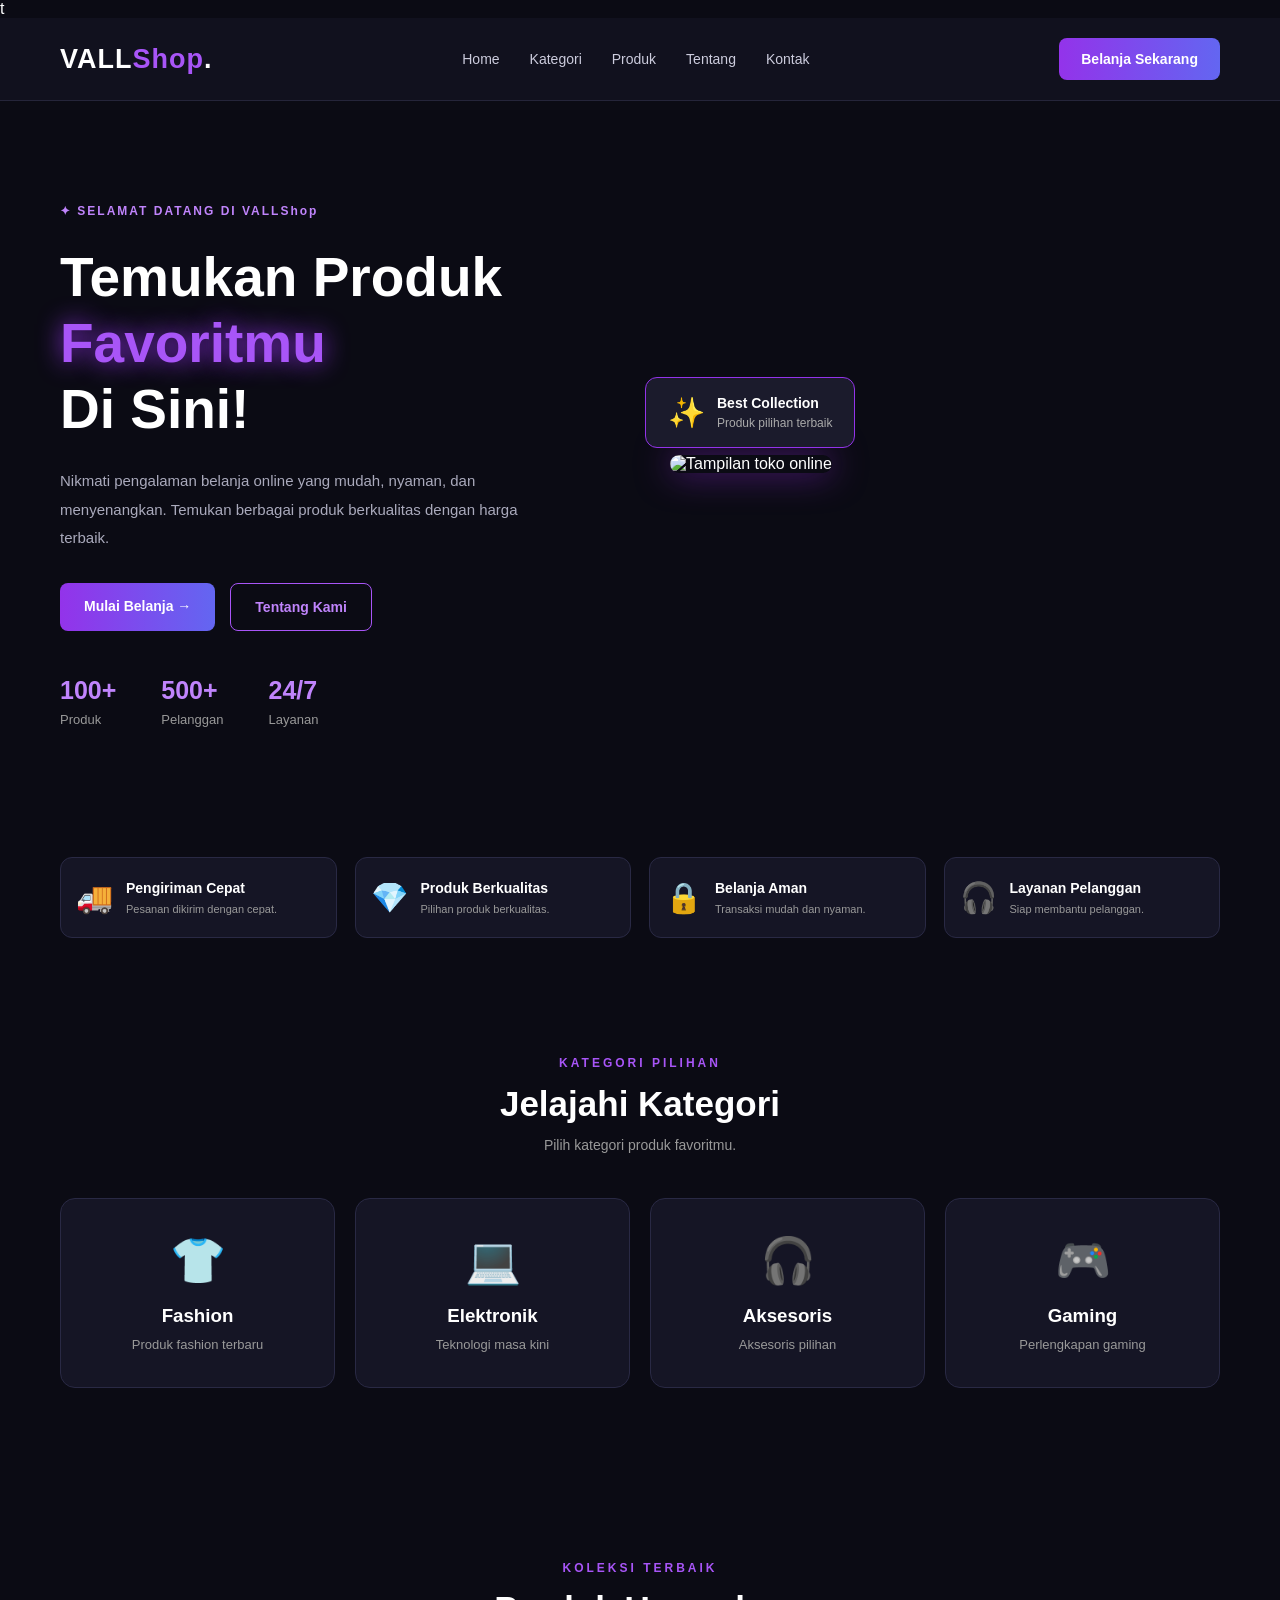
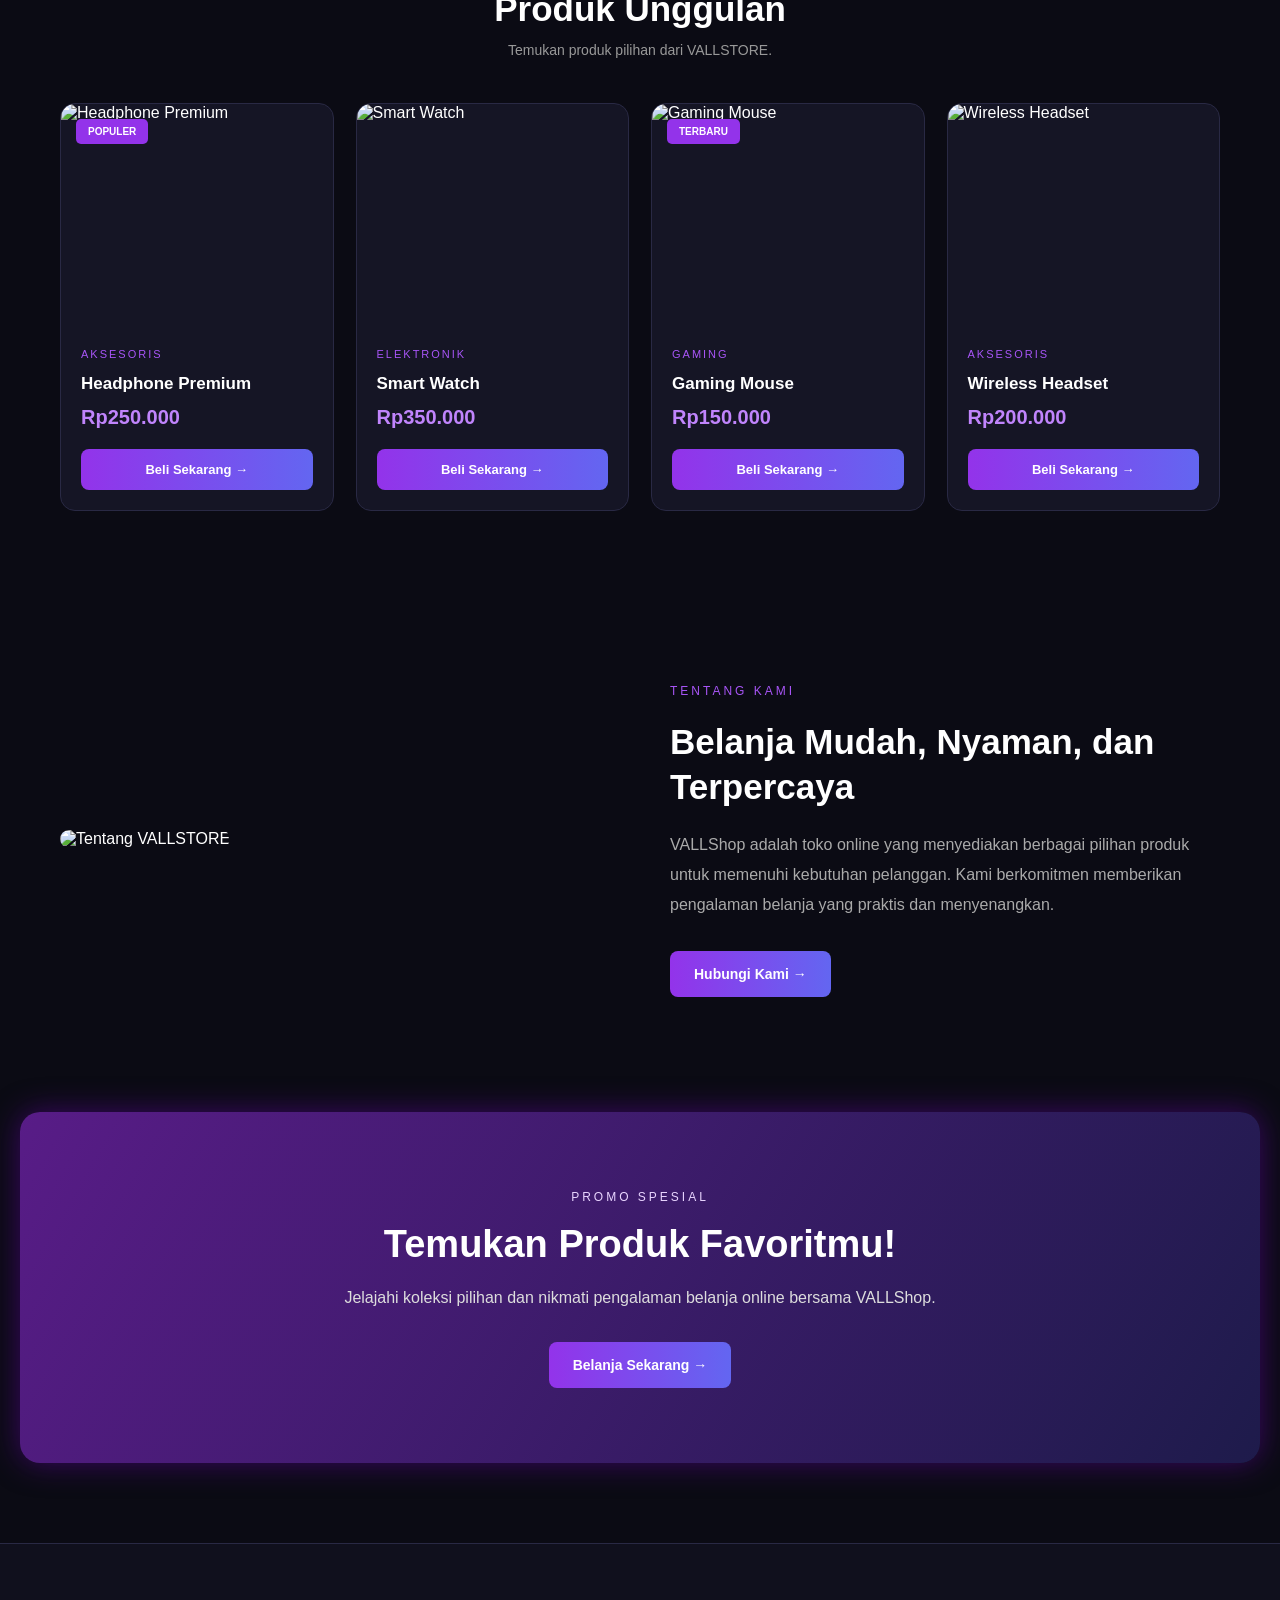
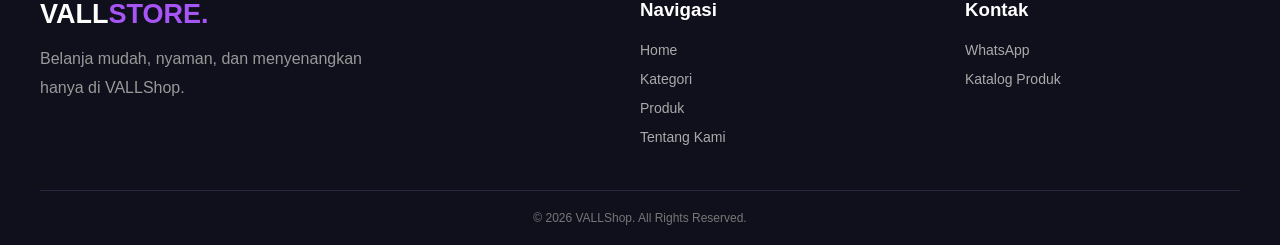
==== index.html @ a909a74a "Update index.html website mudah belanja di toko online" ====
<!DOCTYPE html>
<html lang="id">
<head>
    <meta charset="UTF-8">
    <meta name="viewport" content="width=device-width, initial-scale=1.0">

    <title>VALLShop - Toko Online</title>

    <meta name="description" conent="VALLShop menyediakan berbagai produk pilihan dengan harga terbaik.">
t
    <link rel="stylesheet" href="style.css">
</head>

<body>

    <!-- NAVBAR -->
    <header>
        <nav class="navbar">

            <a href="#home" class="logo">
                VALL<span>Shop</span>.
            </a>

            <ul class="nav-menu">
                <li><a href="#home">Home</a></li>
                <li><a href="#kategori">Kategori</a></li>
                <li><a href="#produk">Produk</a></li>
                <li><a href="#tentang">Tentang</a></li>
                <li><a href="#kontak">Kontak</a></li>
            </ul>

            <a href="#produk" class="nav-button">
                Belanja Sekarang
            </a>

        </nav>
    </header>


    <!-- HERO SECTION -->
    <section class="hero" id="home">

        <div class="hero-content">

            <span class="hero-label">
                ✦ SELAMAT DATANG DI VALLShop
            </span>

            <h1>
                Temukan Produk
                <span>Favoritmu</span>
                Di Sini!
            </h1>

            <p>
                Nikmati pengalaman belanja online yang mudah,
                nyaman, dan menyenangkan. Temukan berbagai
                produk berkualitas dengan harga terbaik.
            </p>

            <div class="hero-buttons">
                <a href="#produk" class="btn-primary">
                    Mulai Belanja →
                </a>

                <a href="#tentang" class="btn-secondary">
                    Tentang Kami
                </a>
            </div>

            <div class="hero-stats">
                <div>
                    <h3>100+</h3>
                    <p>Produk</p>
                </div>

                <div>
                    <h3>500+</h3>
                    <p>Pelanggan</p>
                </div>

                <div>
                    <h3>24/7</h3>
                    <p>Layanan</p>
                </div>
            </div>

        </div>

        <div class="hero-image">

            <img
                src="https://images.unsplash.com/photo-1441986300917-64674bd600d8?w=1000"
                alt="Tampilan toko online"
            >

            <div class="floating-card">
                <span>✨</span>
                <div>
                    <h4>Best Collection</h4>
                    <p>Produk pilihan terbaik</p>
                </div>
            </div>

        </div>

    </section>


    <!-- KEUNGGULAN -->
    <section class="features">

        <div class="feature-card">
            <span>🚚</span>
            <div>
                <h3>Pengiriman Cepat</h3>
                <p>Pesanan dikirim dengan cepat.</p>
            </div>
        </div>

        <div class="feature-card">
            <span>💎</span>
            <div>
                <h3>Produk Berkualitas</h3>
                <p>Pilihan produk berkualitas.</p>
            </div>
        </div>

        <div class="feature-card">
            <span>🔒</span>
            <div>
                <h3>Belanja Aman</h3>
                <p>Transaksi mudah dan nyaman.</p>
            </div>
        </div>

        <div class="feature-card">
            <span>🎧</span>
            <div>
                <h3>Layanan Pelanggan</h3>
                <p>Siap membantu pelanggan.</p>
            </div>
        </div>

    </section>


    <!-- KATEGORI -->
    <section class="category section" id="kategori">

        <div class="section-heading">
            <span>KATEGORI PILIHAN</span>
            <h2>Jelajahi Kategori</h2>
            <p>Pilih kategori produk favoritmu.</p>
        </div>

        <div class="category-grid">

            <a href="#produk" class="category-card">
                <span>👕</span>
                <h3>Fashion</h3>
                <p>Produk fashion terbaru</p>
            </a>

            <a href="#produk" class="category-card">
                <span>💻</span>
                <h3>Elektronik</h3>
                <p>Teknologi masa kini</p>
            </a>

            <a href="#produk" class="category-card">
                <span>🎧</span>
                <h3>Aksesoris</h3>
                <p>Aksesoris pilihan</p>
            </a>

            <a href="#produk" class="category-card">
                <span>🎮</span>
                <h3>Gaming</h3>
                <p>Perlengkapan gaming</p>
            </a>

        </div>

    </section>


    <!-- PRODUK -->
    <section class="products section" id="produk">

        <div class="section-heading">
            <span>KOLEKSI TERBAIK</span>
            <h2>Produk Unggulan</h2>
            <p>Temukan produk pilihan dari VALLSTORE.</p>
        </div>

        <div class="product-grid">

            <!-- PRODUK 1 -->
            <div class="product-card">

                <div class="product-image">
                    <img
                        src="https://images.unsplash.com/photo-1505740420928-5e560c06d30e?w=600"
                        alt="Headphone Premium"
                    >
                    <span class="product-label">POPULER</span>
                </div>

                <div class="product-info">
                    <small>AKSESORIS</small>
                    <h3>Headphone Premium</h3>
                    <p class="price">Rp250.000</p>

                    <a
                        href="https://wa.me/6281234567890?text=Saya%20ingin%20membeli%20Headphone%20Premium"
                        class="buy-button"
                        target="_blank"
                    >
                        Beli Sekarang →
                    </a>
                </div>

            </div>


            <!-- PRODUK 2 -->
            <div class="product-card">

                <div class="product-image">
                    <img
                        src="https://images.unsplash.com/photo-1523275335684-37898b6baf30?w=600"
                        alt="Smart Watch"
                    >
                </div>

                <div class="product-info">
                    <small>ELEKTRONIK</small>
                    <h3>Smart Watch</h3>
                    <p class="price">Rp350.000</p>

                    <a
                        href="https://wa.me/6281234567890?text=Saya%20ingin%20membeli%20Smart%20Watch"
                        class="buy-button"
                        target="_blank"
                    >
                        Beli Sekarang →
                    </a>
                </div>

            </div>


            <!-- PRODUK 3 -->
            <div class="product-card">

                <div class="product-image">
                    <img
                        src="https://images.unsplash.com/photo-1527814050087-3793815479db?w=600"
                        alt="Gaming Mouse"
                    >
                    <span class="product-label">TERBARU</span>
                </div>

                <div class="product-info">
                    <small>GAMING</small>
                    <h3>Gaming Mouse</h3>
                    <p class="price">Rp150.000</p>

                    <a
                        href="https://wa.me/6285104201566?text=Saya%20ingin%20membeli%20Gaming%20Mouse"
                        class="buy-button"
                        target="_blank"
                    >
                        Beli Sekarang →
                    </a>
                </div>

            </div>


            <!-- PRODUK 4 -->
            <div class="product-card">

                <div class="product-image">
                    <img
                        src="https://images.unsplash.com/photo-1546435770-a3e426bf472b?w=600"
                        alt="Wireless Headset"
                    >
                </div>

                <div class="product-info">
                    <small>AKSESORIS</small>
                    <h3>Wireless Headset</h3>
                    <p class="price">Rp200.000</p>

                    <a
                        href="https://wa.me/6281234567890?text=Saya%20ingin%20membeli%20Wireless%20Headset"
                        class="buy-button"
                        target="_blank"
                    >
                        Beli Sekarang →
                    </a>
                </div>

            </div>

        </div>

    </section>


    <!-- TENTANG KAMI -->
    <section class="about section" id="tentang">

        <div class="about-image">
            <img
                src="https://images.unsplash.com/photo-1555529669-e69e7aa0ba9a?w=900"
                alt="Tentang VALLSTORE"
            >
        </div>

        <div class="about-content">

            <span>TENTANG KAMI</span>

            <h2>Belanja Mudah, Nyaman, dan Terpercaya</h2>

            <p>
                VALLShop adalah toko online yang menyediakan
                berbagai pilihan produk untuk memenuhi kebutuhan
                pelanggan. Kami berkomitmen memberikan pengalaman
                belanja yang praktis dan menyenangkan.
            </p>

            <a href="#kontak" class="btn-primary">
                Hubungi Kami →
            </a>

        </div>

    </section>


    <!-- PROMO -->
    <section class="promo">

        <div class="promo-content">

            <span>PROMO SPESIAL</span>

            <h2>Temukan Produk Favoritmu!</h2>

            <p>
                Jelajahi koleksi pilihan dan nikmati pengalaman
                belanja online bersama VALLShop.
            </p>

            <a href="#produk" class="btn-primary">
                Belanja Sekarang →
            </a>

        </div>

    </section>


    <!-- FOOTER -->
    <footer id="kontak">

        <div class="footer-content">

            <div class="footer-brand">
                <h2>VALL<span>STORE.</span></h2>

                <p>
                    Belanja mudah, nyaman, dan menyenangkan
                    hanya di VALLShop.
                </p>
            </div>

            <div class="footer-links">
                <h3>Navigasi</h3>
                <a href="#home">Home</a>
                <a href="#kategori">Kategori</a>
                <a href="#produk">Produk</a>
                <a href="#tentang">Tentang Kami</a>
            </div>

            <div class="footer-links">
                <h3>Kontak</h3>
                <a href="https://wa.me/6285104201566" target="_blank">
                    WhatsApp
                </a>
                <a href="#produk">Katalog Produk</a>
            </div>

        </div>

        <div class="copyright">
            © 2026 VALLShop. All Rights Reserved.
        </div>

    </footer>

</body>
</html>
---- style.css ----
/* ==================================
   VALLShop - MODERN ONLINE SHOP
   ================================== */

/* RESET */
* {
    margin: 0;
    padding: 0;
    box-sizing: border-box;
    scroll-behavior: smooth;
}

body {
    font-family: Arial, Helvetica, sans-serif;
    background: #0b0b14;
    color: #ffffff;
    overflow-x: hidden;
}

a {
    text-decoration: none;
    color: inherit;
}

/* NAVBAR */
header {
    background: #11111e;
    border-bottom: 1px solid #25253a;
    position: sticky;
    top: 0;
    z-index: 1000;
}

.navbar {
    max-width: 1200px;
    margin: auto;
    padding: 20px;
    display: flex;
    justify-content: space-between;
    align-items: center;
}

.logo {
    font-size: 27px;
    font-weight: bold;
    letter-spacing: 1px;
}

.logo span,
.footer-brand span {
    color: #a855f7;
}

.nav-menu {
    display: flex;
    gap: 30px;
    list-style: none;
}

.nav-menu a {
    color: #ccccdd;
    font-size: 14px;
    transition: 0.3s;
}

.nav-menu a:hover {
    color: #a855f7;
}

.nav-button {
    background: linear-gradient(90deg, #9333ea, #6366f1);
    padding: 13px 22px;
    border-radius: 8px;
    font-size: 14px;
    font-weight: bold;
    transition: 0.3s;
}

.nav-button:hover {
    box-shadow: 0 0 20px #9333ea;
}

/* HERO */
.hero {
    max-width: 1200px;
    margin: auto;
    padding: 100px 20px;
    display: flex;
    align-items: center;
    gap: 60px;
}

.hero-content {
    flex: 1;
}

.hero-label {
    color: #c084fc;
    font-size: 12px;
    letter-spacing: 2px;
    font-weight: bold;
}

.hero h1 {
    font-size: 55px;
    line-height: 1.2;
    margin: 25px 0;
}

.hero h1 span {
    display: block;
    color: #a855f7;
    text-shadow: 0 0 25px #9333ea;
}

.hero-content > p {
    color: #aaaabc;
    line-height: 1.9;
    font-size: 15px;
    max-width: 500px;
}

.hero-buttons {
    display: flex;
    gap: 15px;
    margin-top: 30px;
    flex-wrap: wrap;
}

.btn-primary,
.btn-secondary {
    display: inline-block;
    padding: 15px 24px;
    border-radius: 8px;
    font-size: 14px;
    font-weight: bold;
    transition: 0.3s;
}

.btn-primary {
    background: linear-gradient(90deg, #9333ea, #6366f1);
    color: white;
}

.btn-primary:hover {
    transform: translateY(-4px);
    box-shadow: 0 0 25px #9333ea;
}

.btn-secondary {
    border: 1px solid #a855f7;
    color: #c084fc;
}

.btn-secondary:hover {
    background: #9333ea;
    color: white;
}

.hero-stats {
    display: flex;
    gap: 45px;
    margin-top: 45px;
}

.hero-stats h3 {
    font-size: 25px;
    color: #c084fc;
}

.hero-stats p {
    color: #999999;
    font-size: 13px;
    margin-top: 7px;
}

.hero-image {
    flex: 1;
    position: relative;
}

.hero-image > img {
    width: 100%;
    height: 420px;
    object-fit: cover;
    border-radius: 20px;
    box-shadow: 0 0 35px #581c87;
}

.floating-card {
    position: absolute;
    bottom: 25px;
    left: -25px;
    background: #1b1b2c;
    padding: 17px 22px;
    border: 1px solid #9333ea;
    border-radius: 12px;
    display: flex;
    align-items: center;
    gap: 12px;
}

.floating-card span {
    font-size: 30px;
}

.floating-card h4 {
    font-size: 14px;
}

.floating-card p {
    color: #aaaaaa;
    font-size: 12px;
    margin-top: 5px;
}

/* FEATURES */
.features {
    max-width: 1200px;
    margin: auto;
    padding: 30px 20px;
    display: grid;
    grid-template-columns: repeat(4, 1fr);
    gap: 18px;
}

.feature-card {
    display: flex;
    align-items: center;
    gap: 13px;
    padding: 22px 15px;
    background: #151525;
    border: 1px solid #292944;
    border-radius: 12px;
    transition: 0.3s;
}

.feature-card:hover {
    border-color: #a855f7;
    transform: translateY(-5px);
}

.feature-card span {
    font-size: 30px;
}

.feature-card h3 {
    font-size: 14px;
    margin-bottom: 7px;
}

.feature-card p {
    color: #999999;
    font-size: 11px;
}

/* SECTION */
.section {
    max-width: 1200px;
    margin: auto;
    padding: 85px 20px;
}

.section-heading {
    text-align: center;
    margin-bottom: 45px;
}

.section-heading span {
    color: #a855f7;
    font-size: 12px;
    letter-spacing: 3px;
    font-weight: bold;
}

.section-heading h2 {
    font-size: 35px;
    margin: 13px 0;
}

.section-heading p {
    color: #999999;
    font-size: 14px;
}

/* CATEGORY */
.category-grid {
    display: grid;
    grid-template-columns: repeat(4, 1fr);
    gap: 20px;
}

.category-card {
    background: #151525;
    border: 1px solid #292944;
    border-radius: 15px;
    padding: 35px 15px;
    text-align: center;
    transition: 0.3s;
}

.category-card:hover {
    transform: translateY(-8px);
    border-color: #a855f7;
    box-shadow: 0 0 20px #581c87;
}

.category-card span {
    font-size: 45px;
}

.category-card h3 {
    margin: 18px 0 10px;
}

.category-card p {
    color: #999999;
    font-size: 13px;
}

/* PRODUCTS */
.product-grid {
    display: grid;
    grid-template-columns: repeat(4, 1fr);
    gap: 22px;
}

.product-card {
    background: #151525;
    border: 1px solid #292944;
    border-radius: 15px;
    overflow: hidden;
    transition: 0.3s;
}

.product-card:hover {
    transform: translateY(-8px);
    border-color: #a855f7;
    box-shadow: 0 0 20px #581c87;
}

.product-image {
    position: relative;
    overflow: hidden;
}

.product-image img {
    width: 100%;
    height: 220px;
    object-fit: cover;
    display: block;
    transition: 0.4s;
}

.product-card:hover .product-image img {
    transform: scale(1.08);
}

.product-label {
    position: absolute;
    top: 15px;
    left: 15px;
    background: #9333ea;
    padding: 7px 12px;
    border-radius: 5px;
    font-size: 10px;
    font-weight: bold;
}

.product-info {
    padding: 20px;
}

.product-info small {
    color: #a855f7;
    font-size: 11px;
    letter-spacing: 2px;
}

.product-info h3 {
    font-size: 17px;
    margin: 12px 0;
}

.price {
    color: #c084fc;
    font-size: 20px;
    font-weight: bold;
    margin-bottom: 20px;
}

.buy-button {
    display: block;
    background: linear-gradient(90deg, #9333ea, #6366f1);
    padding: 13px;
    border-radius: 8px;
    text-align: center;
    font-size: 13px;
    font-weight: bold;
    transition: 0.3s;
}

.buy-button:hover {
    box-shadow: 0 0 18px #9333ea;
}

/* ABOUT */
.about {
    display: flex;
    align-items: center;
    gap: 60px;
}

.about-image {
    flex: 1;
}

.about-image img {
    width: 100%;
    height: 350px;
    object-fit: cover;
    border-radius: 20px;
}

.about-content {
    flex: 1;
}

.about-content > span {
    color: #a855f7;
    font-size: 12px;
    letter-spacing: 3px;
}

.about-content h2 {
    font-size: 35px;
    line-height: 1.3;
    margin: 20px 0;
}

.about-content p {
    color: #aaaaaa;
    line-height: 1.9;
    margin-bottom: 30px;
}

/* PROMO */
.promo {
    margin: 30px 20px 80px;
    padding: 75px 20px;
    text-align: center;
    background: linear-gradient(120deg, #581c87, #1e1b4b);
    border-radius: 20px;
    box-shadow: 0 0 30px #3b0764;
}

.promo-content > span {
    color: #e9d5ff;
    font-size: 12px;
    letter-spacing: 3px;
}

.promo h2 {
    font-size: 38px;
    margin: 18px 0;
}

.promo p {
    color: #dddddd;
    line-height: 1.8;
    margin-bottom: 30px;
}

/* FOOTER */
footer {
    background: #10101d;
    border-top: 1px solid #292944;
    padding: 55px 20px 20px;
}

.footer-content {
    max-width: 1200px;
    margin: auto;
    display: grid;
    grid-template-columns: 2fr 1fr 1fr;
    gap: 50px;
}

.footer-brand h2 {
    font-size: 27px;
    margin-bottom: 15px;
}

.footer-brand p {
    color: #999999;
    line-height: 1.8;
    max-width: 350px;
}

.footer-links {
    display: flex;
    flex-direction: column;
    gap: 13px;
}

.footer-links h3 {
    margin-bottom: 8px;
}

.footer-links a {
    color: #aaaaaa;
    font-size: 14px;
    transition: 0.3s;
}

.footer-links a:hover {
    color: #a855f7;
}

.copyright {
    max-width: 1200px;
    margin: 45px auto 0;
    padding-top: 20px;
    border-top: 1px solid #292944;
    text-align: center;
    color: #777777;
    font-size: 12px;
}

/* ANIMATION */
@keyframes muncul {
    from {
        opacity: 0;
        transform: translateY(25px);
    }

    to {
        opacity: 1;
        transform: translateY(0);
    }
}

.hero-content,
.hero-image {
    animation: muncul 1s ease;
}

/* TABLET */
@media (max-width: 900px) {

    .hero {
        gap: 30px;
    }

    .hero h1 {
        font-size: 42px;
    }

    .features {
        grid-template-columns: repeat(2, 1fr);
    }

    .category-grid,
    .product-grid {
        grid-template-columns: repeat(2, 1fr);
    }

    .about {
        gap: 30px;
    }

}

/* MOBILE */
@media (max-width: 600px) {

    .navbar {
        flex-wrap: wrap;
        gap: 15px;
    }

    .logo {
        font-size: 22px;
    }

    .nav-menu {
        order: 3;
        width: 100%;
        justify-content: center;
        flex-wrap: wrap;
        gap: 15px;
    }

    .nav-menu a {
        font-size: 12px;
    }

    .nav-button {
        padding: 10px 13px;
        font-size: 12px;
    }

    .hero {
        flex-direction: column;
        padding: 60px 20px;
    }

    .hero h1 {
        font-size: 39px;
    }

    .hero-image {
        width: 100%;
    }

    .hero-image > img {
        height: 280px;
    }

    .floating-card {
        left: 10px;
        bottom: 12px;
        padding: 12px;
    }

    .hero-stats {
        gap: 30px;
    }

    .features {
        grid-template-columns: repeat(2, 1fr);
        gap: 10px;
    }

    .feature-card {
        padding: 15px 10px;
    }

    .feature-card span {
        font-size: 24px;
    }

    .feature-card h3 {
        font-size: 12px;
    }

    .feature-card p {
        font-size: 10px;
    }

    .section {
        padding: 60px 15px;
    }

    .section-heading h2 {
        font-size: 28px;
    }

    .category-grid,
    .product-grid {
        grid-template-columns: repeat(2, 1fr);
        gap: 12px;
    }

    .category-card {
        padding: 25px 10px;
    }

    .category-card span {
        font-size: 35px;
    }

    .category-card h3 {
        font-size: 14px;
    }

    .category-card p {
        font-size: 11px;
    }

    .product-image img {
        height: 145px;
    }

    .product-info {
        padding: 12px;
    }

    .product-info h3 {
        font-size: 13px;
    }

    .price {
        font-size: 16px;
    }

    .buy-button {
        font-size: 11px;
        padding: 11px 5px;
    }

    .about {
        flex-direction: column;
    }

    .about-image img {
        height: 250px;
    }

    .about-content h2 {
        font-size: 28px;
    }

    .promo {
        padding: 55px 15px;
        margin-bottom: 50px;
    }

    .promo h2 {
        font-size: 28px;
    }

    .footer-content {
        grid-template-columns: 1fr 1fr;
        gap: 30px;
    }

    .footer-brand {
        grid-column: 1 / -1;
    }

}

/* HP KECIL */
@media (max-width: 380px) {

    .hero h1 {
        font-size: 32px;
    }

    .nav-menu {
        gap: 10px;
    }

    .hero-stats {
        gap: 20px;
    }

    .product-info h3 {
        font-size: 12px;
    }

}
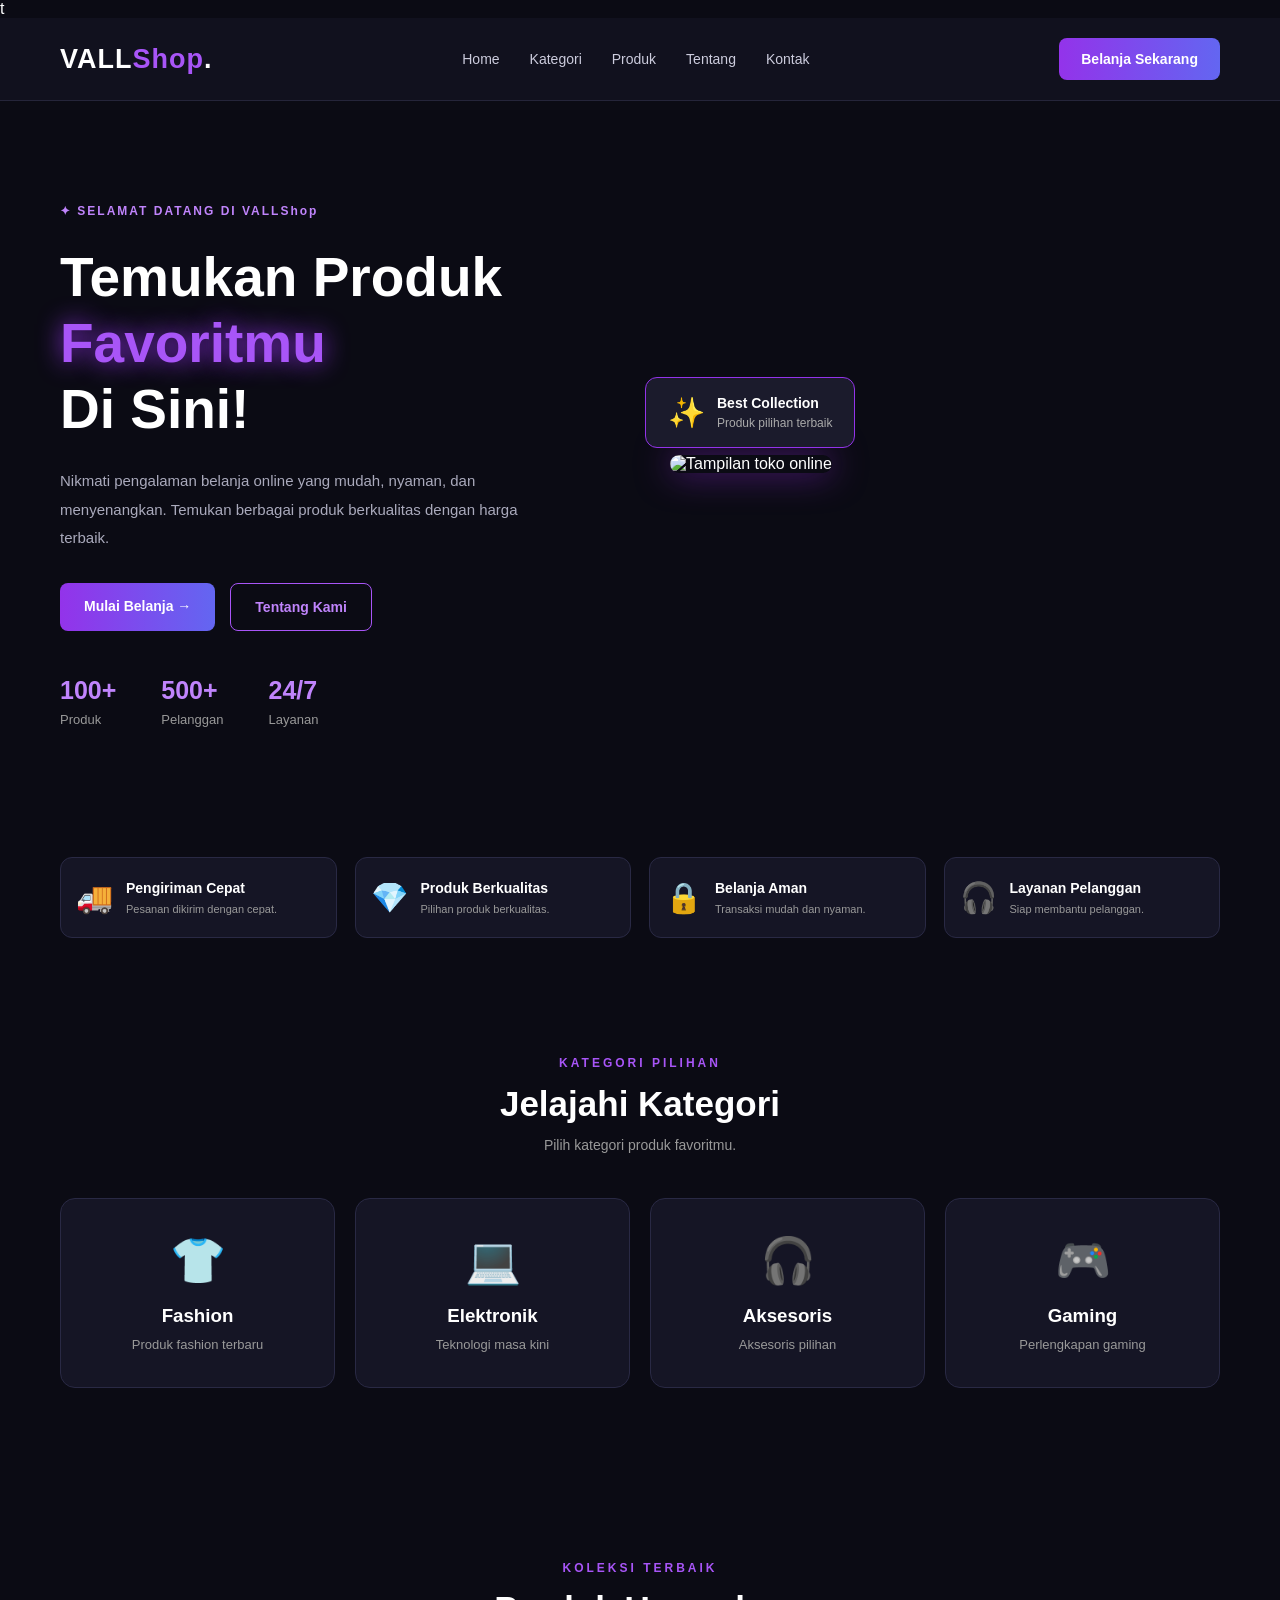
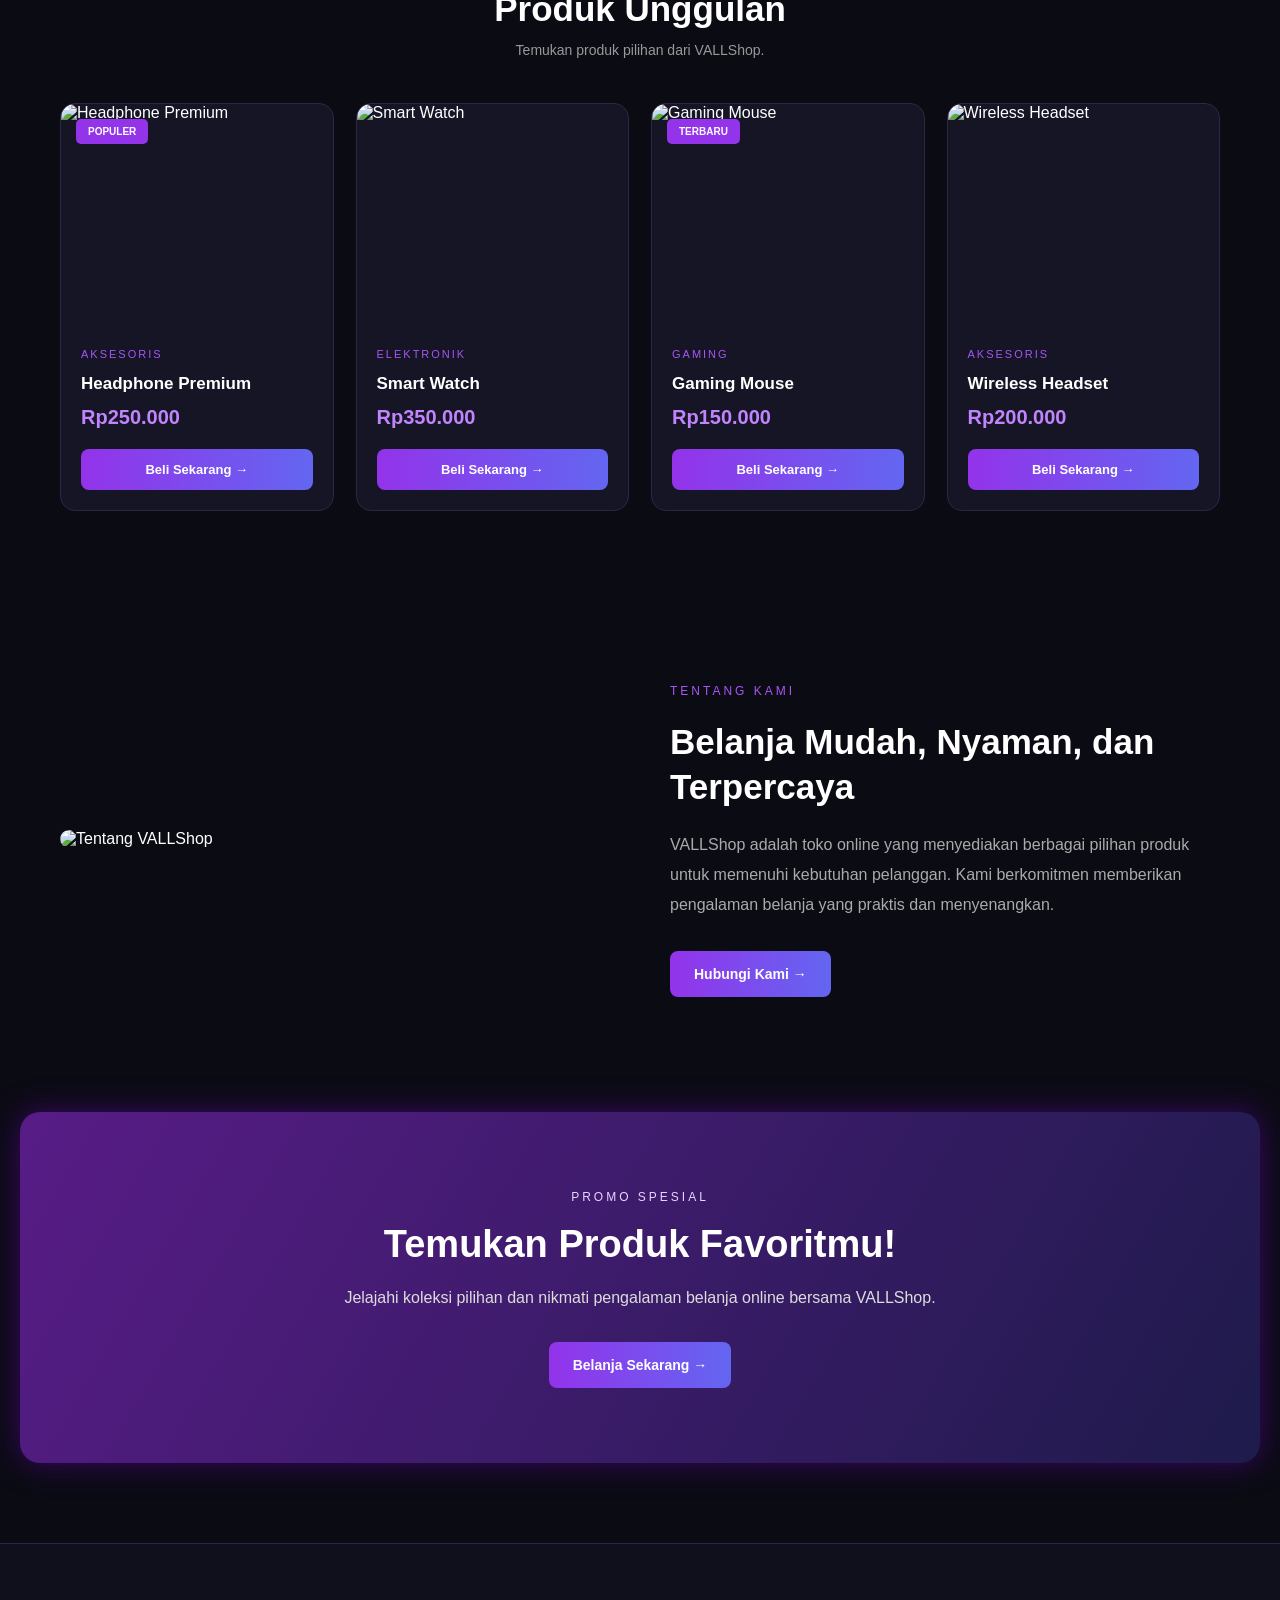
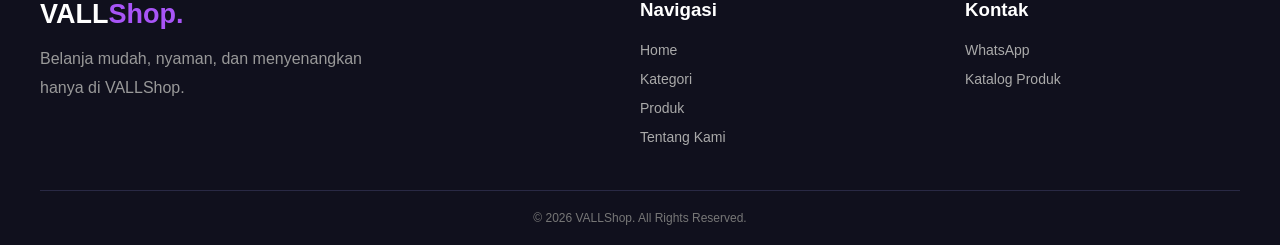
==== commit 7fbdbbfa: "Update index.html website mudah belanja di toko online" ====
--- a/index.html
+++ b/index.html
@@ -192,7 +192,7 @@
         <div class="section-heading">
             <span>KOLEKSI TERBAIK</span>
             <h2>Produk Unggulan</h2>
-            <p>Temukan produk pilihan dari VALLSTORE.</p>
+            <p>Temukan produk pilihan dari VALLShop.</p>
         </div>
 
         <div class="product-grid">
@@ -317,7 +317,7 @@
         <div class="about-image">
             <img
                 src="https://images.unsplash.com/photo-1555529669-e69e7aa0ba9a?w=900"
-                alt="Tentang VALLSTORE"
+                alt="Tentang VALLShop"
             >
         </div>
 
@@ -372,7 +372,7 @@
         <div class="footer-content">
 
             <div class="footer-brand">
-                <h2>VALL<span>STORE.</span></h2>
+                <h2>VALL<span>Shop.</span></h2>
 
                 <p>
                     Belanja mudah, nyaman, dan menyenangkan
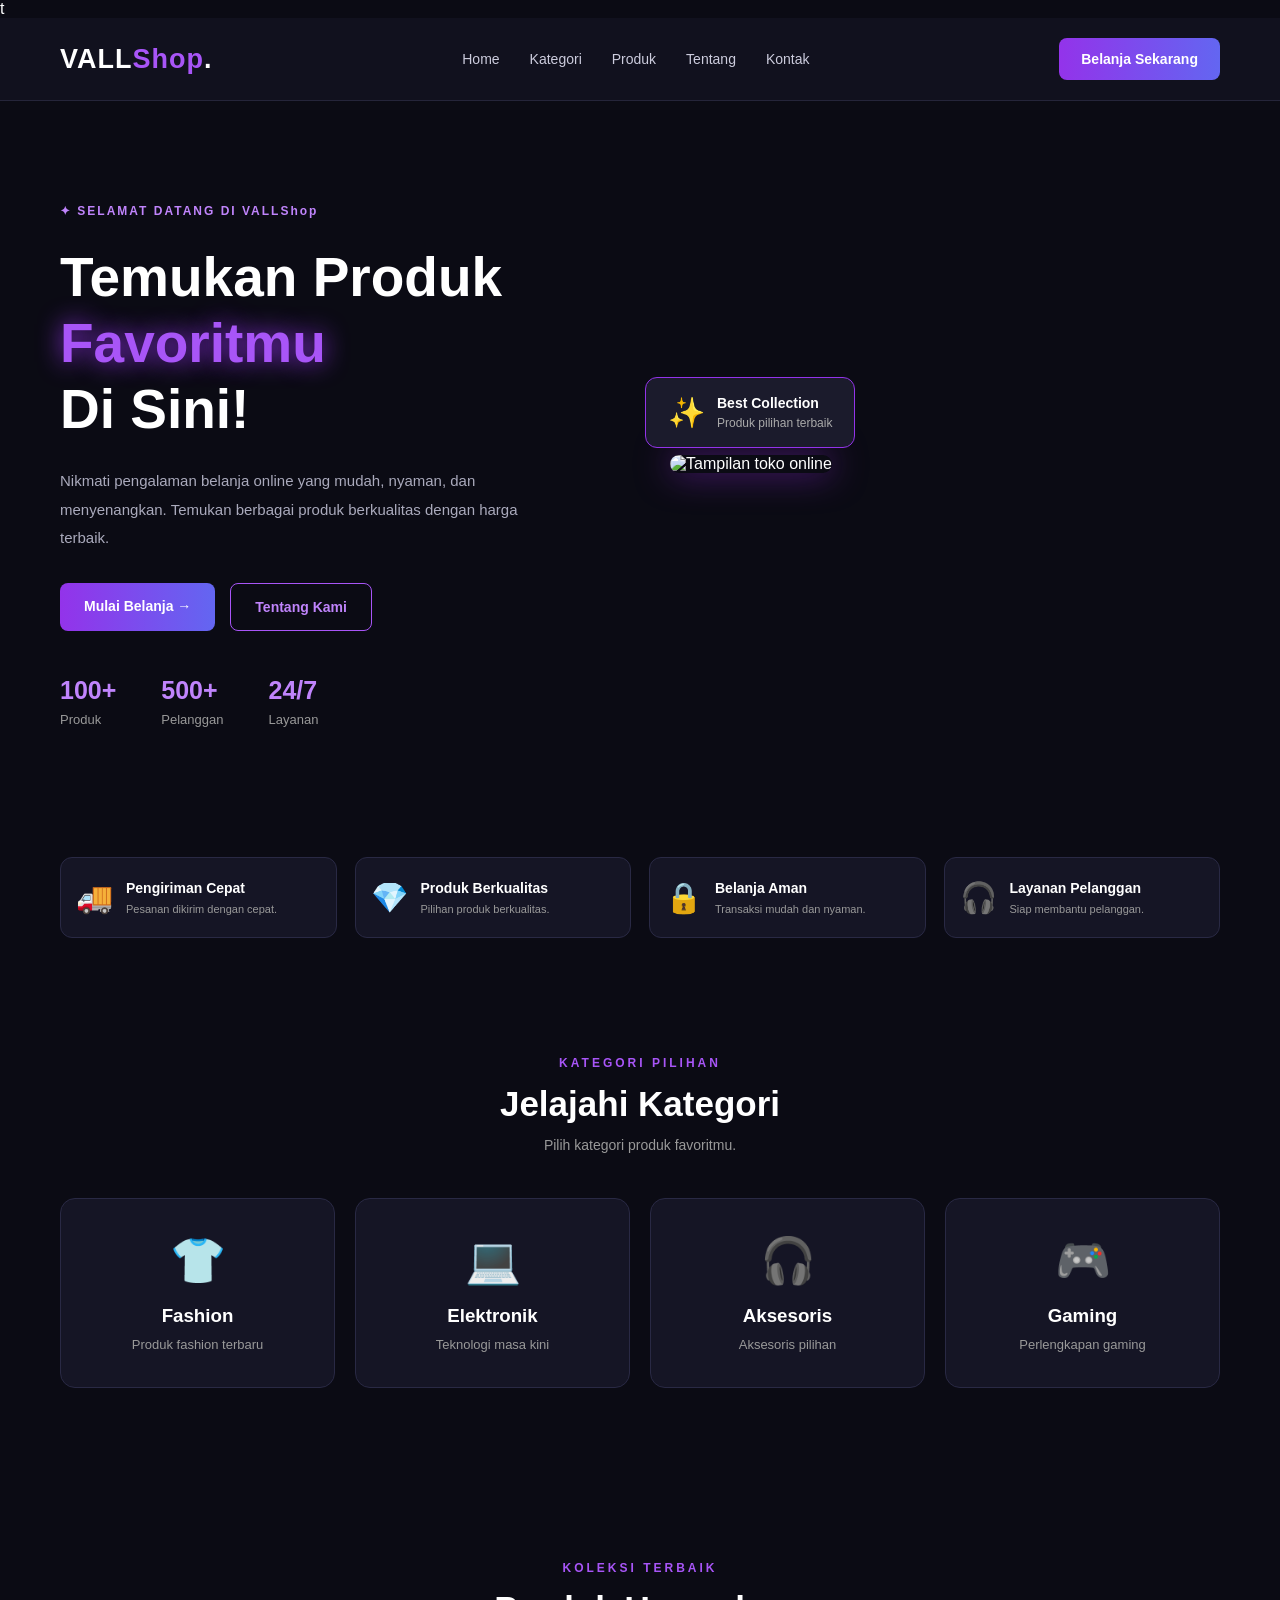
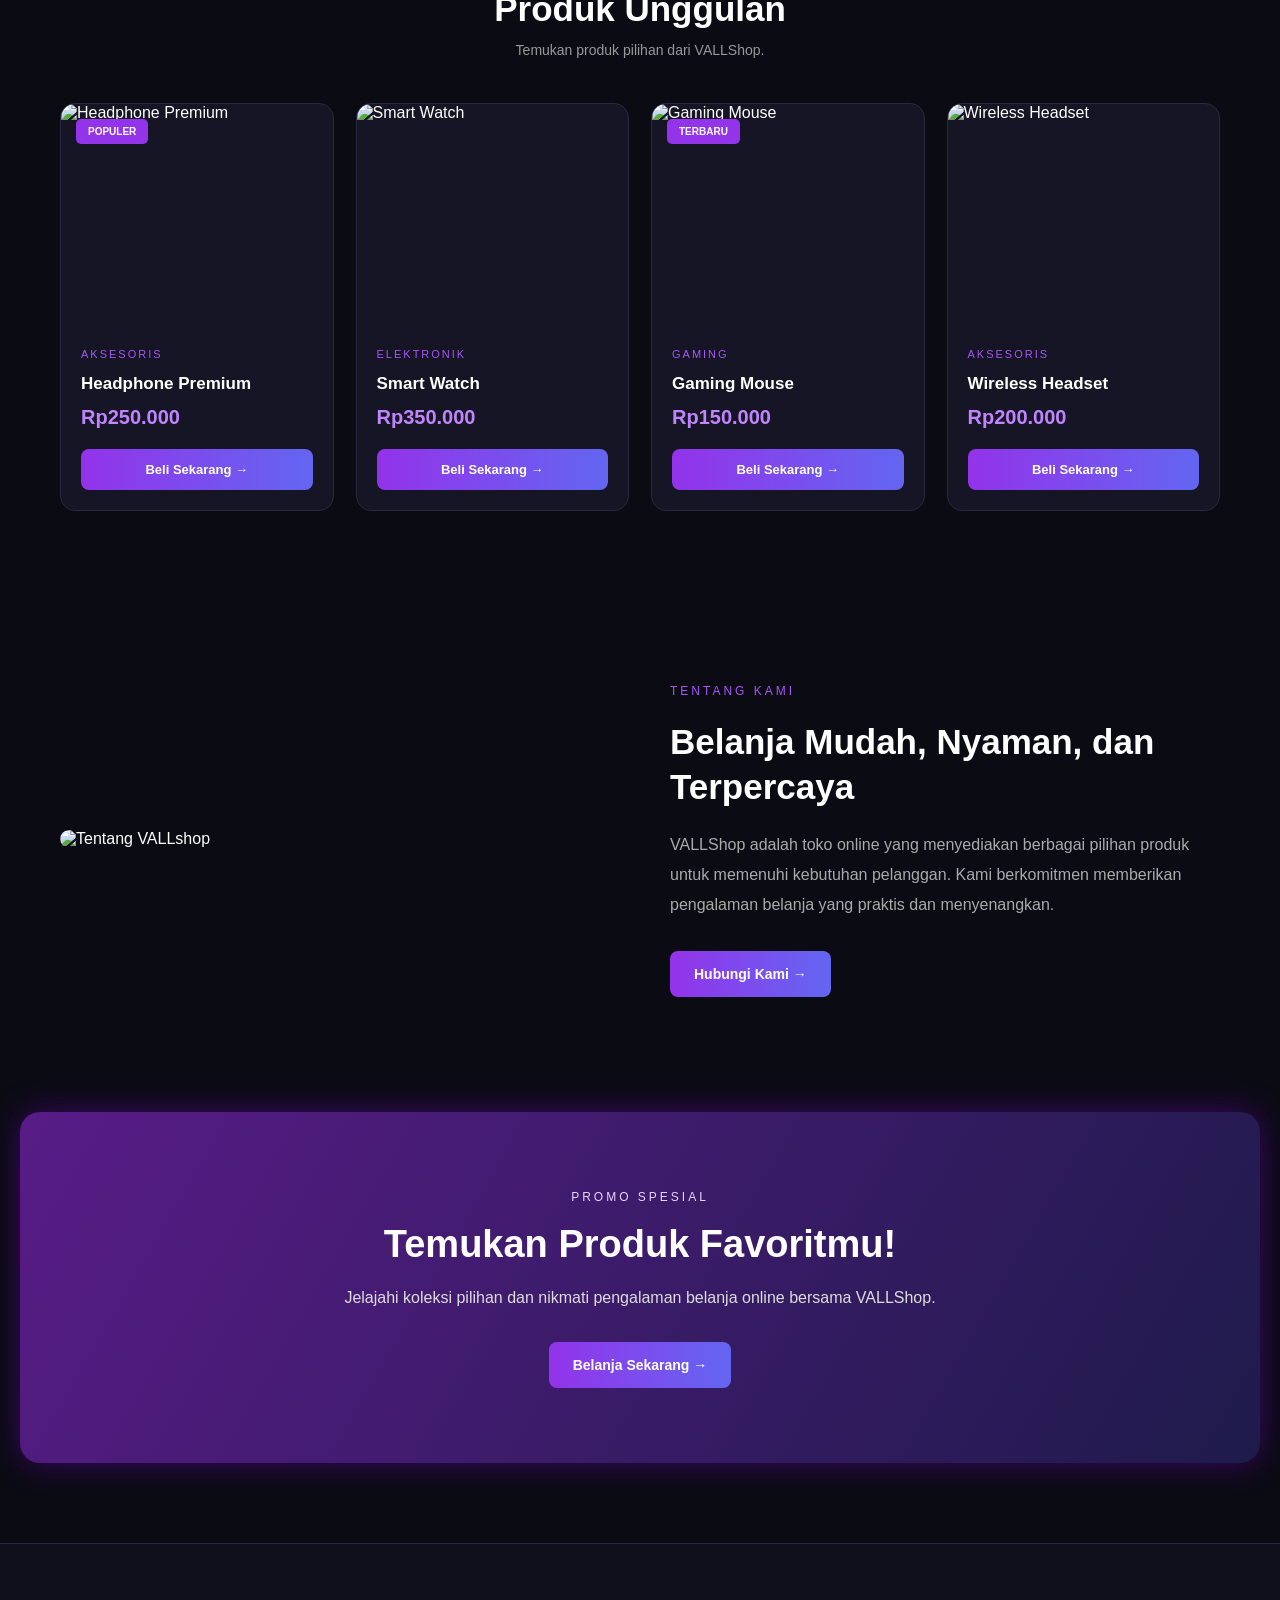
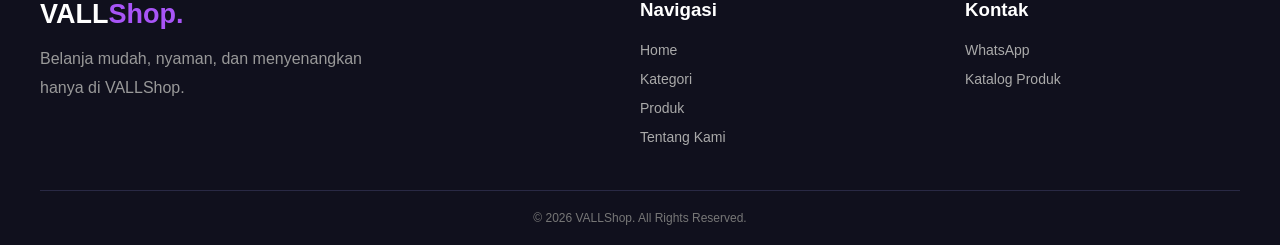
==== commit 78ae38ca: "Update index.html website mudah belanja di toko online" ====
--- a/index.html
+++ b/index.html
@@ -317,7 +317,7 @@
         <div class="about-image">
             <img
                 src="https://images.unsplash.com/photo-1555529669-e69e7aa0ba9a?w=900"
-                alt="Tentang VALLShop"
+                alt="Tentang VALLshop"
             >
         </div>
 
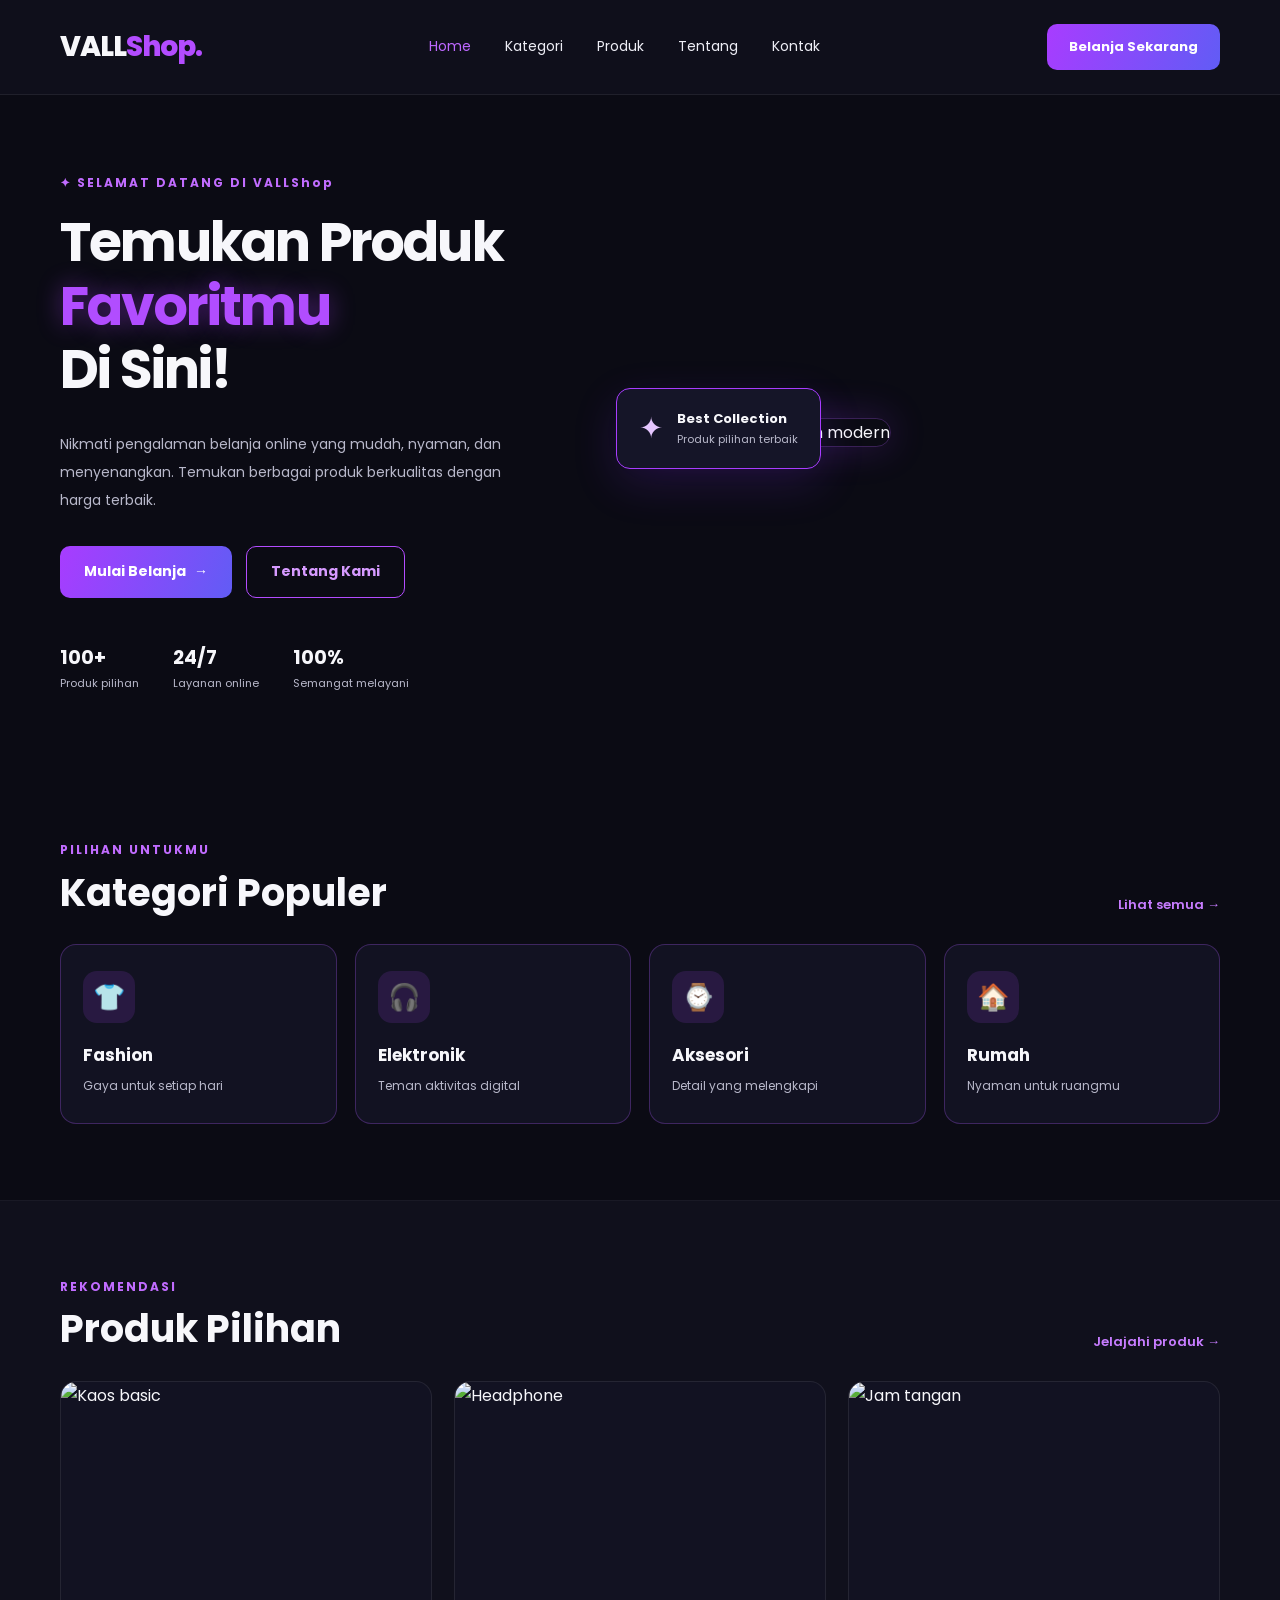
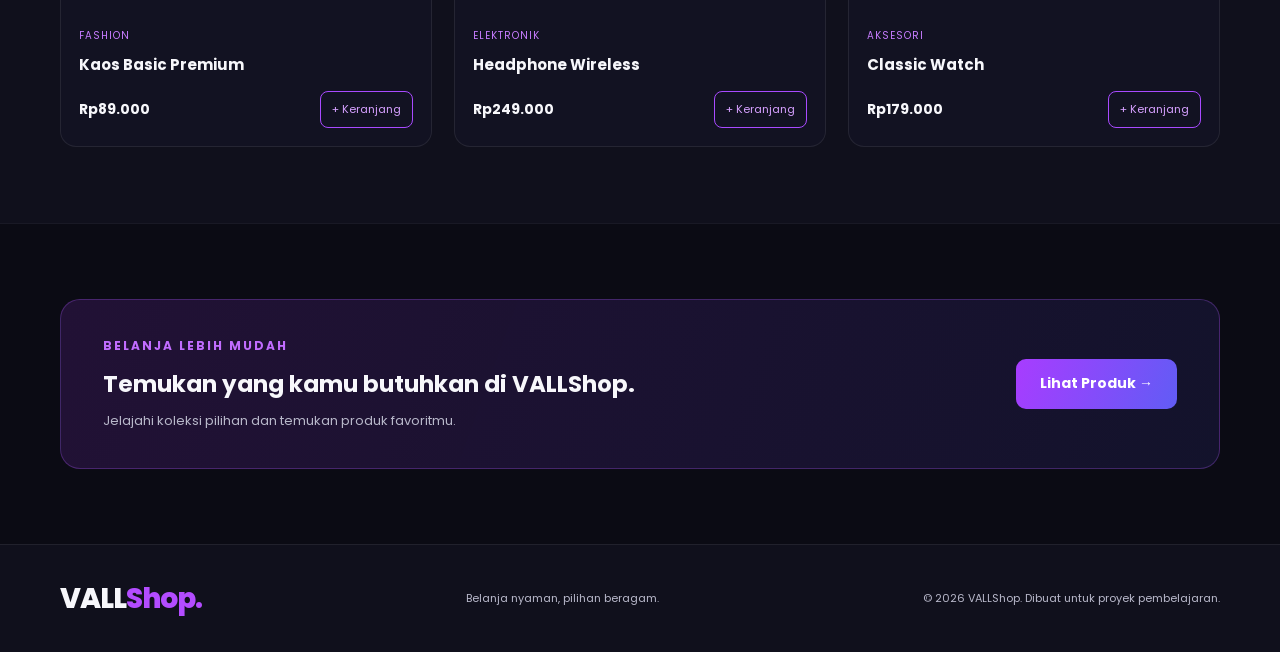
==== commit 7867be5c: "Add files via upload" ====
--- a/index.html
+++ b/index.html
@@ -1,408 +1,67 @@
-
 <!DOCTYPE html>
 <html lang="id">
 <head>
-    <meta charset="UTF-8">
-    <meta name="viewport" content="width=device-width, initial-scale=1.0">
+  <meta charset="UTF-8">
+  <meta name="viewport" content="width=device-width, initial-scale=1.0">
+  <meta name="description" content="VALLShop - Temukan produk favoritmu dengan mudah.">
+  <title>VALLShop | Home</title>
+  <link rel="preconnect" href="https://fonts.googleapis.com">
+  <link rel="preconnect" href="https://fonts.gstatic.com" crossorigin>
+  <link href="https://fonts.googleapis.com/css2?family=Poppins:wght@400;500;600;700;800&display=swap" rel="stylesheet">
+  <link rel="stylesheet" href="style.css">
+  <script src="script.js" defer></script>
+</head>
+<body>
+  <header class="site-header">
+    <nav class="navbar container" aria-label="Navigasi utama">
+      <a class="logo" href="index.html">VALL<span>Shop.</span></a>
+      <button class="menu-toggle" aria-label="Buka menu" aria-expanded="false"><span></span><span></span><span></span></button>
+      <div class="nav-links">
+        <a href="index.html">Home</a><a href="kategori.html">Kategori</a><a href="produk.html">Produk</a><a href="tentang.html">Tentang</a><a href="kontak.html">Kontak</a>
+      </div>
+      <a class="button button-small header-cta" href="produk.html">Belanja Sekarang</a>
+    </nav>
+  </header>
 
-    <title>VALLShop - Toko Online</title>
-
-    <meta name="description" conent="VALLShop menyediakan berbagai produk pilihan dengan harga terbaik.">
-t
-    <link rel="stylesheet" href="style.css">
-</head>
-
-<body>
-
-    <!-- NAVBAR -->
-    <header>
-        <nav class="navbar">
-
-            <a href="#home" class="logo">
-                VALL<span>Shop</span>.
-            </a>
-
-            <ul class="nav-menu">
-                <li><a href="#home">Home</a></li>
-                <li><a href="#kategori">Kategori</a></li>
-                <li><a href="#produk">Produk</a></li>
-                <li><a href="#tentang">Tentang</a></li>
-                <li><a href="#kontak">Kontak</a></li>
-            </ul>
-
-            <a href="#produk" class="nav-button">
-                Belanja Sekarang
-            </a>
-
-        </nav>
-    </header>
-
-
-    <!-- HERO SECTION -->
-    <section class="hero" id="home">
-
-        <div class="hero-content">
-
-            <span class="hero-label">
-                ✦ SELAMAT DATANG DI VALLShop
-            </span>
-
-            <h1>
-                Temukan Produk
-                <span>Favoritmu</span>
-                Di Sini!
-            </h1>
-
-            <p>
-                Nikmati pengalaman belanja online yang mudah,
-                nyaman, dan menyenangkan. Temukan berbagai
-                produk berkualitas dengan harga terbaik.
-            </p>
-
-            <div class="hero-buttons">
-                <a href="#produk" class="btn-primary">
-                    Mulai Belanja →
-                </a>
-
-                <a href="#tentang" class="btn-secondary">
-                    Tentang Kami
-                </a>
-            </div>
-
-            <div class="hero-stats">
-                <div>
-                    <h3>100+</h3>
-                    <p>Produk</p>
-                </div>
-
-                <div>
-                    <h3>500+</h3>
-                    <p>Pelanggan</p>
-                </div>
-
-                <div>
-                    <h3>24/7</h3>
-                    <p>Layanan</p>
-                </div>
-            </div>
-
-        </div>
-
-        <div class="hero-image">
-
-            <img
-                src="https://images.unsplash.com/photo-1441986300917-64674bd600d8?w=1000"
-                alt="Tampilan toko online"
-            >
-
-            <div class="floating-card">
-                <span>✨</span>
-                <div>
-                    <h4>Best Collection</h4>
-                    <p>Produk pilihan terbaik</p>
-                </div>
-            </div>
-
-        </div>
-
+  <main>
+    <section class="hero container">
+      <div class="hero-copy">
+        <p class="eyebrow">✦ SELAMAT DATANG DI VALLShop</p>
+        <h1>Temukan Produk <span>Favoritmu</span> Di Sini!</h1>
+        <p class="hero-description">Nikmati pengalaman belanja online yang mudah, nyaman, dan menyenangkan. Temukan berbagai produk berkualitas dengan harga terbaik.</p>
+        <div class="hero-actions"><a class="button" href="produk.html">Mulai Belanja <span>→</span></a><a class="button button-outline" href="tentang.html">Tentang Kami</a></div>
+        <div class="trust-row"><div><strong>100+</strong><small>Produk pilihan</small></div><div><strong>24/7</strong><small>Layanan online</small></div><div><strong>100%</strong><small>Semangat melayani</small></div></div>
+      </div>
+      <div class="hero-visual">
+        <img src="https://images.unsplash.com/photo-1441986300917-64674bd600d8?auto=format&fit=crop&w=1100&q=85" alt="Interior toko pakaian modern">
+        <div class="floating-card"><span class="sparkle">✦</span><div><strong>Best Collection</strong><small>Produk pilihan terbaik</small></div></div>
+      </div>
     </section>
 
-
-    <!-- KEUNGGULAN -->
-    <section class="features">
-
-        <div class="feature-card">
-            <span>🚚</span>
-            <div>
-                <h3>Pengiriman Cepat</h3>
-                <p>Pesanan dikirim dengan cepat.</p>
-            </div>
-        </div>
-
-        <div class="feature-card">
-            <span>💎</span>
-            <div>
-                <h3>Produk Berkualitas</h3>
-                <p>Pilihan produk berkualitas.</p>
-            </div>
-        </div>
-
-        <div class="feature-card">
-            <span>🔒</span>
-            <div>
-                <h3>Belanja Aman</h3>
-                <p>Transaksi mudah dan nyaman.</p>
-            </div>
-        </div>
-
-        <div class="feature-card">
-            <span>🎧</span>
-            <div>
-                <h3>Layanan Pelanggan</h3>
-                <p>Siap membantu pelanggan.</p>
-            </div>
-        </div>
-
+    <section class="section container">
+      <div class="section-heading"><div><p class="eyebrow">PILIHAN UNTUKMU</p><h2>Kategori Populer</h2></div><a class="text-link" href="kategori.html">Lihat semua →</a></div>
+      <div class="category-grid">
+        <a class="category-card" href="kategori.html#fashion"><span class="category-icon">👕</span><h3>Fashion</h3><p>Gaya untuk setiap hari</p></a>
+        <a class="category-card" href="kategori.html#elektronik"><span class="category-icon">🎧</span><h3>Elektronik</h3><p>Teman aktivitas digital</p></a>
+        <a class="category-card" href="kategori.html#aksesoris"><span class="category-icon">⌚</span><h3>Aksesori</h3><p>Detail yang melengkapi</p></a>
+        <a class="category-card" href="kategori.html#rumah"><span class="category-icon">🏠</span><h3>Rumah</h3><p>Nyaman untuk ruangmu</p></a>
+      </div>
     </section>
 
-
-    <!-- KATEGORI -->
-    <section class="category section" id="kategori">
-
-        <div class="section-heading">
-            <span>KATEGORI PILIHAN</span>
-            <h2>Jelajahi Kategori</h2>
-            <p>Pilih kategori produk favoritmu.</p>
+    <section class="section section-soft">
+      <div class="container">
+        <div class="section-heading"><div><p class="eyebrow">REKOMENDASI</p><h2>Produk Pilihan</h2></div><a class="text-link" href="produk.html">Jelajahi produk →</a></div>
+        <div class="product-grid">
+          <article class="product-card"><img src="https://images.unsplash.com/photo-1521572163474-6864f9cf17ab?auto=format&fit=crop&w=700&q=80" alt="Kaos basic"><div class="product-info"><span class="product-tag">Fashion</span><h3>Kaos Basic Premium</h3><div class="product-bottom"><strong>Rp89.000</strong><button class="add-cart" data-product="Kaos Basic Premium">+ Keranjang</button></div></div></article>
+          <article class="product-card"><img src="https://images.unsplash.com/photo-1505740420928-5e560c06d30e?auto=format&fit=crop&w=700&q=80" alt="Headphone"><div class="product-info"><span class="product-tag">Elektronik</span><h3>Headphone Wireless</h3><div class="product-bottom"><strong>Rp249.000</strong><button class="add-cart" data-product="Headphone Wireless">+ Keranjang</button></div></div></article>
+          <article class="product-card"><img src="https://images.unsplash.com/photo-1523275335684-37898b6baf30?auto=format&fit=crop&w=700&q=80" alt="Jam tangan"><div class="product-info"><span class="product-tag">Aksesori</span><h3>Classic Watch</h3><div class="product-bottom"><strong>Rp179.000</strong><button class="add-cart" data-product="Classic Watch">+ Keranjang</button></div></div></article>
         </div>
-
-        <div class="category-grid">
-
-            <a href="#produk" class="category-card">
-                <span>👕</span>
-                <h3>Fashion</h3>
-                <p>Produk fashion terbaru</p>
-            </a>
-
-            <a href="#produk" class="category-card">
-                <span>💻</span>
-                <h3>Elektronik</h3>
-                <p>Teknologi masa kini</p>
-            </a>
-
-            <a href="#produk" class="category-card">
-                <span>🎧</span>
-                <h3>Aksesoris</h3>
-                <p>Aksesoris pilihan</p>
-            </a>
-
-            <a href="#produk" class="category-card">
-                <span>🎮</span>
-                <h3>Gaming</h3>
-                <p>Perlengkapan gaming</p>
-            </a>
-
-        </div>
-
+      </div>
     </section>
 
-
-    <!-- PRODUK -->
-    <section class="products section" id="produk">
-
-        <div class="section-heading">
-            <span>KOLEKSI TERBAIK</span>
-            <h2>Produk Unggulan</h2>
-            <p>Temukan produk pilihan dari VALLShop.</p>
-        </div>
-
-        <div class="product-grid">
-
-            <!-- PRODUK 1 -->
-            <div class="product-card">
-
-                <div class="product-image">
-                    <img
-                        src="https://images.unsplash.com/photo-1505740420928-5e560c06d30e?w=600"
-                        alt="Headphone Premium"
-                    >
-                    <span class="product-label">POPULER</span>
-                </div>
-
-                <div class="product-info">
-                    <small>AKSESORIS</small>
-                    <h3>Headphone Premium</h3>
-                    <p class="price">Rp250.000</p>
-
-                    <a
-                        href="https://wa.me/6281234567890?text=Saya%20ingin%20membeli%20Headphone%20Premium"
-                        class="buy-button"
-                        target="_blank"
-                    >
-                        Beli Sekarang →
-                    </a>
-                </div>
-
-            </div>
-
-
-            <!-- PRODUK 2 -->
-            <div class="product-card">
-
-                <div class="product-image">
-                    <img
-                        src="https://images.unsplash.com/photo-1523275335684-37898b6baf30?w=600"
-                        alt="Smart Watch"
-                    >
-                </div>
-
-                <div class="product-info">
-                    <small>ELEKTRONIK</small>
-                    <h3>Smart Watch</h3>
-                    <p class="price">Rp350.000</p>
-
-                    <a
-                        href="https://wa.me/6281234567890?text=Saya%20ingin%20membeli%20Smart%20Watch"
-                        class="buy-button"
-                        target="_blank"
-                    >
-                        Beli Sekarang →
-                    </a>
-                </div>
-
-            </div>
-
-
-            <!-- PRODUK 3 -->
-            <div class="product-card">
-
-                <div class="product-image">
-                    <img
-                        src="https://images.unsplash.com/photo-1527814050087-3793815479db?w=600"
-                        alt="Gaming Mouse"
-                    >
-                    <span class="product-label">TERBARU</span>
-                </div>
-
-                <div class="product-info">
-                    <small>GAMING</small>
-                    <h3>Gaming Mouse</h3>
-                    <p class="price">Rp150.000</p>
-
-                    <a
-                        href="https://wa.me/6285104201566?text=Saya%20ingin%20membeli%20Gaming%20Mouse"
-                        class="buy-button"
-                        target="_blank"
-                    >
-                        Beli Sekarang →
-                    </a>
-                </div>
-
-            </div>
-
-
-            <!-- PRODUK 4 -->
-            <div class="product-card">
-
-                <div class="product-image">
-                    <img
-                        src="https://images.unsplash.com/photo-1546435770-a3e426bf472b?w=600"
-                        alt="Wireless Headset"
-                    >
-                </div>
-
-                <div class="product-info">
-                    <small>AKSESORIS</small>
-                    <h3>Wireless Headset</h3>
-                    <p class="price">Rp200.000</p>
-
-                    <a
-                        href="https://wa.me/6281234567890?text=Saya%20ingin%20membeli%20Wireless%20Headset"
-                        class="buy-button"
-                        target="_blank"
-                    >
-                        Beli Sekarang →
-                    </a>
-                </div>
-
-            </div>
-
-        </div>
-
-    </section>
-
-
-    <!-- TENTANG KAMI -->
-    <section class="about section" id="tentang">
-
-        <div class="about-image">
-            <img
-                src="https://images.unsplash.com/photo-1555529669-e69e7aa0ba9a?w=900"
-                alt="Tentang VALLshop"
-            >
-        </div>
-
-        <div class="about-content">
-
-            <span>TENTANG KAMI</span>
-
-            <h2>Belanja Mudah, Nyaman, dan Terpercaya</h2>
-
-            <p>
-                VALLShop adalah toko online yang menyediakan
-                berbagai pilihan produk untuk memenuhi kebutuhan
-                pelanggan. Kami berkomitmen memberikan pengalaman
-                belanja yang praktis dan menyenangkan.
-            </p>
-
-            <a href="#kontak" class="btn-primary">
-                Hubungi Kami →
-            </a>
-
-        </div>
-
-    </section>
-
-
-    <!-- PROMO -->
-    <section class="promo">
-
-        <div class="promo-content">
-
-            <span>PROMO SPESIAL</span>
-
-            <h2>Temukan Produk Favoritmu!</h2>
-
-            <p>
-                Jelajahi koleksi pilihan dan nikmati pengalaman
-                belanja online bersama VALLShop.
-            </p>
-
-            <a href="#produk" class="btn-primary">
-                Belanja Sekarang →
-            </a>
-
-        </div>
-
-    </section>
-
-
-    <!-- FOOTER -->
-    <footer id="kontak">
-
-        <div class="footer-content">
-
-            <div class="footer-brand">
-                <h2>VALL<span>Shop.</span></h2>
-
-                <p>
-                    Belanja mudah, nyaman, dan menyenangkan
-                    hanya di VALLShop.
-                </p>
-            </div>
-
-            <div class="footer-links">
-                <h3>Navigasi</h3>
-                <a href="#home">Home</a>
-                <a href="#kategori">Kategori</a>
-                <a href="#produk">Produk</a>
-                <a href="#tentang">Tentang Kami</a>
-            </div>
-
-            <div class="footer-links">
-                <h3>Kontak</h3>
-                <a href="https://wa.me/6285104201566" target="_blank">
-                    WhatsApp
-                </a>
-                <a href="#produk">Katalog Produk</a>
-            </div>
-
-        </div>
-
-        <div class="copyright">
-            © 2026 VALLShop. All Rights Reserved.
-        </div>
-
-    </footer>
-
+    <section class="promo container"><div><p class="eyebrow">BELANJA LEBIH MUDAH</p><h2>Temukan yang kamu butuhkan di VALLShop.</h2><p>Jelajahi koleksi pilihan dan temukan produk favoritmu.</p></div><a class="button" href="produk.html">Lihat Produk →</a></section>
+  </main>
+  <footer class="footer"><div class="container footer-inner"><a class="logo" href="index.html">VALL<span>Shop.</span></a><p>Belanja nyaman, pilihan beragam.</p><small>© <span data-year></span> VALLShop. Dibuat untuk proyek pembelajaran.</small></div></footer>
+  <div class="toast" role="status" aria-live="polite"></div>
 </body>
-</html>
+</html>
--- a/style.css
+++ b/style.css
@@ -1,755 +1,39 @@
-
-/* ==================================
-   VALLShop - MODERN ONLINE SHOP
-   ================================== */
-
-/* RESET */
-* {
-    margin: 0;
-    padding: 0;
-    box-sizing: border-box;
-    scroll-behavior: smooth;
-}
-
-body {
-    font-family: Arial, Helvetica, sans-serif;
-    background: #0b0b14;
-    color: #ffffff;
-    overflow-x: hidden;
-}
-
-a {
-    text-decoration: none;
-    color: inherit;
-}
-
-/* NAVBAR */
-header {
-    background: #11111e;
-    border-bottom: 1px solid #25253a;
-    position: sticky;
-    top: 0;
-    z-index: 1000;
-}
-
-.navbar {
-    max-width: 1200px;
-    margin: auto;
-    padding: 20px;
-    display: flex;
-    justify-content: space-between;
-    align-items: center;
-}
-
-.logo {
-    font-size: 27px;
-    font-weight: bold;
-    letter-spacing: 1px;
-}
-
-.logo span,
-.footer-brand span {
-    color: #a855f7;
-}
-
-.nav-menu {
-    display: flex;
-    gap: 30px;
-    list-style: none;
-}
-
-.nav-menu a {
-    color: #ccccdd;
-    font-size: 14px;
-    transition: 0.3s;
-}
-
-.nav-menu a:hover {
-    color: #a855f7;
-}
-
-.nav-button {
-    background: linear-gradient(90deg, #9333ea, #6366f1);
-    padding: 13px 22px;
-    border-radius: 8px;
-    font-size: 14px;
-    font-weight: bold;
-    transition: 0.3s;
-}
-
-.nav-button:hover {
-    box-shadow: 0 0 20px #9333ea;
-}
-
-/* HERO */
-.hero {
-    max-width: 1200px;
-    margin: auto;
-    padding: 100px 20px;
-    display: flex;
-    align-items: center;
-    gap: 60px;
-}
-
-.hero-content {
-    flex: 1;
-}
-
-.hero-label {
-    color: #c084fc;
-    font-size: 12px;
-    letter-spacing: 2px;
-    font-weight: bold;
-}
-
-.hero h1 {
-    font-size: 55px;
-    line-height: 1.2;
-    margin: 25px 0;
-}
-
-.hero h1 span {
-    display: block;
-    color: #a855f7;
-    text-shadow: 0 0 25px #9333ea;
-}
-
-.hero-content > p {
-    color: #aaaabc;
-    line-height: 1.9;
-    font-size: 15px;
-    max-width: 500px;
-}
-
-.hero-buttons {
-    display: flex;
-    gap: 15px;
-    margin-top: 30px;
-    flex-wrap: wrap;
-}
-
-.btn-primary,
-.btn-secondary {
-    display: inline-block;
-    padding: 15px 24px;
-    border-radius: 8px;
-    font-size: 14px;
-    font-weight: bold;
-    transition: 0.3s;
-}
-
-.btn-primary {
-    background: linear-gradient(90deg, #9333ea, #6366f1);
-    color: white;
-}
-
-.btn-primary:hover {
-    transform: translateY(-4px);
-    box-shadow: 0 0 25px #9333ea;
-}
-
-.btn-secondary {
-    border: 1px solid #a855f7;
-    color: #c084fc;
-}
-
-.btn-secondary:hover {
-    background: #9333ea;
-    color: white;
-}
-
-.hero-stats {
-    display: flex;
-    gap: 45px;
-    margin-top: 45px;
-}
-
-.hero-stats h3 {
-    font-size: 25px;
-    color: #c084fc;
-}
-
-.hero-stats p {
-    color: #999999;
-    font-size: 13px;
-    margin-top: 7px;
-}
-
-.hero-image {
-    flex: 1;
-    position: relative;
-}
-
-.hero-image > img {
-    width: 100%;
-    height: 420px;
-    object-fit: cover;
-    border-radius: 20px;
-    box-shadow: 0 0 35px #581c87;
-}
-
-.floating-card {
-    position: absolute;
-    bottom: 25px;
-    left: -25px;
-    background: #1b1b2c;
-    padding: 17px 22px;
-    border: 1px solid #9333ea;
-    border-radius: 12px;
-    display: flex;
-    align-items: center;
-    gap: 12px;
-}
-
-.floating-card span {
-    font-size: 30px;
-}
-
-.floating-card h4 {
-    font-size: 14px;
-}
-
-.floating-card p {
-    color: #aaaaaa;
-    font-size: 12px;
-    margin-top: 5px;
-}
-
-/* FEATURES */
-.features {
-    max-width: 1200px;
-    margin: auto;
-    padding: 30px 20px;
-    display: grid;
-    grid-template-columns: repeat(4, 1fr);
-    gap: 18px;
-}
-
-.feature-card {
-    display: flex;
-    align-items: center;
-    gap: 13px;
-    padding: 22px 15px;
-    background: #151525;
-    border: 1px solid #292944;
-    border-radius: 12px;
-    transition: 0.3s;
-}
-
-.feature-card:hover {
-    border-color: #a855f7;
-    transform: translateY(-5px);
-}
-
-.feature-card span {
-    font-size: 30px;
-}
-
-.feature-card h3 {
-    font-size: 14px;
-    margin-bottom: 7px;
-}
-
-.feature-card p {
-    color: #999999;
-    font-size: 11px;
-}
-
-/* SECTION */
-.section {
-    max-width: 1200px;
-    margin: auto;
-    padding: 85px 20px;
-}
-
-.section-heading {
-    text-align: center;
-    margin-bottom: 45px;
-}
-
-.section-heading span {
-    color: #a855f7;
-    font-size: 12px;
-    letter-spacing: 3px;
-    font-weight: bold;
-}
-
-.section-heading h2 {
-    font-size: 35px;
-    margin: 13px 0;
-}
-
-.section-heading p {
-    color: #999999;
-    font-size: 14px;
-}
-
-/* CATEGORY */
-.category-grid {
-    display: grid;
-    grid-template-columns: repeat(4, 1fr);
-    gap: 20px;
-}
-
-.category-card {
-    background: #151525;
-    border: 1px solid #292944;
-    border-radius: 15px;
-    padding: 35px 15px;
-    text-align: center;
-    transition: 0.3s;
-}
-
-.category-card:hover {
-    transform: translateY(-8px);
-    border-color: #a855f7;
-    box-shadow: 0 0 20px #581c87;
-}
-
-.category-card span {
-    font-size: 45px;
-}
-
-.category-card h3 {
-    margin: 18px 0 10px;
-}
-
-.category-card p {
-    color: #999999;
-    font-size: 13px;
-}
-
-/* PRODUCTS */
-.product-grid {
-    display: grid;
-    grid-template-columns: repeat(4, 1fr);
-    gap: 22px;
-}
-
-.product-card {
-    background: #151525;
-    border: 1px solid #292944;
-    border-radius: 15px;
-    overflow: hidden;
-    transition: 0.3s;
-}
-
-.product-card:hover {
-    transform: translateY(-8px);
-    border-color: #a855f7;
-    box-shadow: 0 0 20px #581c87;
-}
-
-.product-image {
-    position: relative;
-    overflow: hidden;
-}
-
-.product-image img {
-    width: 100%;
-    height: 220px;
-    object-fit: cover;
-    display: block;
-    transition: 0.4s;
-}
-
-.product-card:hover .product-image img {
-    transform: scale(1.08);
-}
-
-.product-label {
-    position: absolute;
-    top: 15px;
-    left: 15px;
-    background: #9333ea;
-    padding: 7px 12px;
-    border-radius: 5px;
-    font-size: 10px;
-    font-weight: bold;
-}
-
-.product-info {
-    padding: 20px;
-}
-
-.product-info small {
-    color: #a855f7;
-    font-size: 11px;
-    letter-spacing: 2px;
-}
-
-.product-info h3 {
-    font-size: 17px;
-    margin: 12px 0;
-}
-
-.price {
-    color: #c084fc;
-    font-size: 20px;
-    font-weight: bold;
-    margin-bottom: 20px;
-}
-
-.buy-button {
-    display: block;
-    background: linear-gradient(90deg, #9333ea, #6366f1);
-    padding: 13px;
-    border-radius: 8px;
-    text-align: center;
-    font-size: 13px;
-    font-weight: bold;
-    transition: 0.3s;
-}
-
-.buy-button:hover {
-    box-shadow: 0 0 18px #9333ea;
-}
-
-/* ABOUT */
-.about {
-    display: flex;
-    align-items: center;
-    gap: 60px;
-}
-
-.about-image {
-    flex: 1;
-}
-
-.about-image img {
-    width: 100%;
-    height: 350px;
-    object-fit: cover;
-    border-radius: 20px;
-}
-
-.about-content {
-    flex: 1;
-}
-
-.about-content > span {
-    color: #a855f7;
-    font-size: 12px;
-    letter-spacing: 3px;
-}
-
-.about-content h2 {
-    font-size: 35px;
-    line-height: 1.3;
-    margin: 20px 0;
-}
-
-.about-content p {
-    color: #aaaaaa;
-    line-height: 1.9;
-    margin-bottom: 30px;
-}
-
-/* PROMO */
-.promo {
-    margin: 30px 20px 80px;
-    padding: 75px 20px;
-    text-align: center;
-    background: linear-gradient(120deg, #581c87, #1e1b4b);
-    border-radius: 20px;
-    box-shadow: 0 0 30px #3b0764;
-}
-
-.promo-content > span {
-    color: #e9d5ff;
-    font-size: 12px;
-    letter-spacing: 3px;
-}
-
-.promo h2 {
-    font-size: 38px;
-    margin: 18px 0;
-}
-
-.promo p {
-    color: #dddddd;
-    line-height: 1.8;
-    margin-bottom: 30px;
-}
-
-/* FOOTER */
-footer {
-    background: #10101d;
-    border-top: 1px solid #292944;
-    padding: 55px 20px 20px;
-}
-
-.footer-content {
-    max-width: 1200px;
-    margin: auto;
-    display: grid;
-    grid-template-columns: 2fr 1fr 1fr;
-    gap: 50px;
-}
-
-.footer-brand h2 {
-    font-size: 27px;
-    margin-bottom: 15px;
-}
-
-.footer-brand p {
-    color: #999999;
-    line-height: 1.8;
-    max-width: 350px;
-}
-
-.footer-links {
-    display: flex;
-    flex-direction: column;
-    gap: 13px;
-}
-
-.footer-links h3 {
-    margin-bottom: 8px;
-}
-
-.footer-links a {
-    color: #aaaaaa;
-    font-size: 14px;
-    transition: 0.3s;
-}
-
-.footer-links a:hover {
-    color: #a855f7;
-}
-
-.copyright {
-    max-width: 1200px;
-    margin: 45px auto 0;
-    padding-top: 20px;
-    border-top: 1px solid #292944;
-    text-align: center;
-    color: #777777;
-    font-size: 12px;
-}
-
-/* ANIMATION */
-@keyframes muncul {
-    from {
-        opacity: 0;
-        transform: translateY(25px);
-    }
-
-    to {
-        opacity: 1;
-        transform: translateY(0);
-    }
-}
-
-.hero-content,
-.hero-image {
-    animation: muncul 1s ease;
-}
-
-/* TABLET */
-@media (max-width: 900px) {
-
-    .hero {
-        gap: 30px;
-    }
-
-    .hero h1 {
-        font-size: 42px;
-    }
-
-    .features {
-        grid-template-columns: repeat(2, 1fr);
-    }
-
-    .category-grid,
-    .product-grid {
-        grid-template-columns: repeat(2, 1fr);
-    }
-
-    .about {
-        gap: 30px;
-    }
-
-}
-
-/* MOBILE */
-@media (max-width: 600px) {
-
-    .navbar {
-        flex-wrap: wrap;
-        gap: 15px;
-    }
-
-    .logo {
-        font-size: 22px;
-    }
-
-    .nav-menu {
-        order: 3;
-        width: 100%;
-        justify-content: center;
-        flex-wrap: wrap;
-        gap: 15px;
-    }
-
-    .nav-menu a {
-        font-size: 12px;
-    }
-
-    .nav-button {
-        padding: 10px 13px;
-        font-size: 12px;
-    }
-
-    .hero {
-        flex-direction: column;
-        padding: 60px 20px;
-    }
-
-    .hero h1 {
-        font-size: 39px;
-    }
-
-    .hero-image {
-        width: 100%;
-    }
-
-    .hero-image > img {
-        height: 280px;
-    }
-
-    .floating-card {
-        left: 10px;
-        bottom: 12px;
-        padding: 12px;
-    }
-
-    .hero-stats {
-        gap: 30px;
-    }
-
-    .features {
-        grid-template-columns: repeat(2, 1fr);
-        gap: 10px;
-    }
-
-    .feature-card {
-        padding: 15px 10px;
-    }
-
-    .feature-card span {
-        font-size: 24px;
-    }
-
-    .feature-card h3 {
-        font-size: 12px;
-    }
-
-    .feature-card p {
-        font-size: 10px;
-    }
-
-    .section {
-        padding: 60px 15px;
-    }
-
-    .section-heading h2 {
-        font-size: 28px;
-    }
-
-    .category-grid,
-    .product-grid {
-        grid-template-columns: repeat(2, 1fr);
-        gap: 12px;
-    }
-
-    .category-card {
-        padding: 25px 10px;
-    }
-
-    .category-card span {
-        font-size: 35px;
-    }
-
-    .category-card h3 {
-        font-size: 14px;
-    }
-
-    .category-card p {
-        font-size: 11px;
-    }
-
-    .product-image img {
-        height: 145px;
-    }
-
-    .product-info {
-        padding: 12px;
-    }
-
-    .product-info h3 {
-        font-size: 13px;
-    }
-
-    .price {
-        font-size: 16px;
-    }
-
-    .buy-button {
-        font-size: 11px;
-        padding: 11px 5px;
-    }
-
-    .about {
-        flex-direction: column;
-    }
-
-    .about-image img {
-        height: 250px;
-    }
-
-    .about-content h2 {
-        font-size: 28px;
-    }
-
-    .promo {
-        padding: 55px 15px;
-        margin-bottom: 50px;
-    }
-
-    .promo h2 {
-        font-size: 28px;
-    }
-
-    .footer-content {
-        grid-template-columns: 1fr 1fr;
-        gap: 30px;
-    }
-
-    .footer-brand {
-        grid-column: 1 / -1;
-    }
-
-}
-
-/* HP KECIL */
-@media (max-width: 380px) {
-
-    .hero h1 {
-        font-size: 32px;
-    }
-
-    .nav-menu {
-        gap: 10px;
-    }
-
-    .hero-stats {
-        gap: 20px;
-    }
-
-    .product-info h3 {
-        font-size: 12px;
-    }
-
-}
-
+/* VALLShop - gaya utama */
+:root{--bg:#0b0b14;--panel:#121222;--panel2:#17172a;--text:#f7f7fb;--muted:#b8b8ca;--purple:#a83cff;--blue:#615cf5;--border:rgba(177,92,255,.28);--shadow:0 15px 45px rgba(137,52,255,.16)}
+*{box-sizing:border-box;margin:0;padding:0}
+html{scroll-behavior:smooth}
+body{font-family:'Poppins',Arial,sans-serif;background:var(--bg);color:var(--text);line-height:1.7}
+a{color:inherit;text-decoration:none}
+button,input,textarea{font:inherit}
+.container{width:min(1160px,calc(100% - 48px));margin-inline:auto}
+.site-header{position:sticky;top:0;z-index:20;background:rgba(16,16,29,.96);border-bottom:1px solid rgba(255,255,255,.07);backdrop-filter:blur(14px)}
+.navbar{height:94px;display:flex;align-items:center;justify-content:space-between;gap:24px}
+.logo{font-size:28px;font-weight:800;letter-spacing:-1px;white-space:nowrap}.logo span{color:#b34cff}
+.nav-links{display:flex;align-items:center;gap:34px}.nav-links a{font-size:14px;color:#eeeef6;transition:.2s}.nav-links a:hover,.nav-links a.active{color:#bd68ff}
+.button{display:inline-flex;align-items:center;justify-content:center;gap:8px;padding:13px 24px;border:0;border-radius:10px;background:linear-gradient(110deg,var(--purple),var(--blue));color:white;font-size:14px;font-weight:700;cursor:pointer;transition:transform .2s,box-shadow .2s}.button:hover{transform:translateY(-2px);box-shadow:var(--shadow)}.button-small{padding:12px 22px;font-size:13px}.button-outline{background:transparent;border:1px solid #b34cff;color:#d69aff}
+.menu-toggle{display:none;background:none;border:0;cursor:pointer;padding:8px}.menu-toggle span{display:block;width:25px;height:2px;background:#fff;margin:5px}
+.hero{min-height:570px;display:grid;grid-template-columns:1fr 1.12fr;align-items:center;gap:64px;padding-block:78px 72px}
+.eyebrow{font-size:12px;font-weight:700;letter-spacing:2px;color:#c16cff;margin-bottom:18px}
+.hero h1{font-size:clamp(40px,4.2vw,58px);line-height:1.18;letter-spacing:-1.8px;max-width:540px}.hero h1 span{display:block;color:#b14dff;text-shadow:0 0 24px rgba(175,67,255,.42)}
+.hero-description{color:var(--muted);font-size:14px;line-height:2;margin-top:28px;max-width:470px}
+.hero-actions{display:flex;gap:14px;flex-wrap:wrap;margin-top:32px}
+.hero-visual{position:relative}.hero-visual>img{width:100%;height:390px;object-fit:cover;border-radius:22px;box-shadow:0 0 38px rgba(157,56,255,.22);border:1px solid var(--border)}
+.floating-card{position:absolute;left:-25px;bottom:-22px;background:#151528;border:1px solid #a83cff;border-radius:14px;padding:15px 22px;display:flex;align-items:center;gap:14px;box-shadow:var(--shadow)}.sparkle{font-size:29px;color:#e5c6ff}.floating-card strong,.floating-card small{display:block}.floating-card strong{font-size:13px}.floating-card small{font-size:11px;color:var(--muted)}
+.trust-row{display:flex;gap:34px;margin-top:44px}.trust-row strong,.trust-row small{display:block}.trust-row strong{font-size:19px}.trust-row small{font-size:11px;color:var(--muted)}
+.section{padding-block:76px}.section-soft{background:#10101c;border-block:1px solid rgba(255,255,255,.04)}
+.section-heading{display:flex;align-items:end;justify-content:space-between;gap:20px;margin-bottom:28px}.section-heading .eyebrow{margin-bottom:8px}.section-heading h2,.page-banner h1{font-size:clamp(28px,3vw,38px);line-height:1.25}.text-link{color:#c77cff;font-size:13px;font-weight:600}
+.category-grid{display:grid;grid-template-columns:repeat(4,1fr);gap:18px}.category-card{background:var(--panel);border:1px solid var(--border);border-radius:16px;padding:26px 22px;transition:.25s}.category-card:hover{transform:translateY(-5px);box-shadow:var(--shadow);border-color:#ad4cff}.category-icon{display:grid;place-items:center;width:52px;height:52px;border-radius:14px;background:rgba(174,72,255,.14);font-size:26px;margin-bottom:18px}.category-card h3,.category-card h2{font-size:17px;margin-bottom:5px}.category-card p{font-size:12px;color:var(--muted);line-height:1.8}
+.product-grid{display:grid;grid-template-columns:repeat(3,1fr);gap:22px}.product-card{overflow:hidden;background:var(--panel);border:1px solid rgba(255,255,255,.08);border-radius:16px;transition:.25s}.product-card:hover{transform:translateY(-5px);box-shadow:var(--shadow)}.product-card>img{width:100%;height:220px;object-fit:cover;display:block}.product-info{padding:18px}.product-tag{font-size:10px;color:#c77cff;text-transform:uppercase;letter-spacing:1px}.product-info h3{font-size:15px;margin:5px 0 14px}.product-bottom{display:flex;justify-content:space-between;align-items:center;gap:8px}.product-bottom strong{font-size:14px}.add-cart{border:1px solid #a84aff;background:transparent;color:#d6a0ff;padding:8px 11px;border-radius:8px;font-size:11px;cursor:pointer}.add-cart:hover{background:#8e35df;color:white}
+.promo{margin-block:75px;display:flex;align-items:center;justify-content:space-between;gap:25px;padding:36px 42px;border:1px solid var(--border);border-radius:20px;background:linear-gradient(110deg,rgba(145,48,220,.17),rgba(82,79,218,.12))}.promo .eyebrow{margin-bottom:8px}.promo h2{font-size:23px}.promo p:not(.eyebrow){font-size:13px;color:var(--muted);margin-top:6px}
+.footer{background:#10101c;border-top:1px solid rgba(255,255,255,.07);padding:30px 0}.footer-inner{display:flex;align-items:center;justify-content:space-between;gap:20px;flex-wrap:wrap}.footer p,.footer small{font-size:11px;color:var(--muted)}
+.page-banner{padding-block:76px 35px;text-align:center}.page-banner .eyebrow{margin-bottom:10px}.page-banner>p:last-child{color:var(--muted);font-size:14px;margin:12px auto 0;max-width:650px}
+.category-grid-large{grid-template-columns:repeat(2,1fr)}.category-grid-large .category-card{padding:30px}.category-grid-large .category-card p{margin-bottom:16px}
+.filter-row{display:flex;justify-content:space-between;align-items:center;gap:18px;flex-wrap:wrap;margin-bottom:25px}.filter-row>p{font-size:13px;color:var(--muted)}.filter-buttons{display:flex;gap:8px;flex-wrap:wrap}.filter-btn{border:1px solid var(--border);background:transparent;color:var(--muted);border-radius:20px;padding:8px 14px;font-size:11px;cursor:pointer}.filter-btn.active,.filter-btn:hover{background:#8f39dc;color:white}.product-grid-wide{grid-template-columns:repeat(3,1fr)}
+.about-layout{display:grid;grid-template-columns:1fr 1fr;gap:55px;align-items:center}.about-image img{width:100%;height:390px;object-fit:cover;border-radius:18px;border:1px solid var(--border)}.about-copy h2,.contact-copy h2{font-size:34px;line-height:1.3;margin-bottom:18px}.about-copy>p:not(.eyebrow),.contact-copy>p{font-size:13px;color:var(--muted);margin-bottom:16px}.about-copy .button{margin-top:10px}
+.values-grid{display:grid;grid-template-columns:repeat(3,1fr);gap:25px}.values-grid>div{padding:24px;background:var(--panel);border:1px solid var(--border);border-radius:14px}.values-grid span{font-size:25px;color:#c16cff}.values-grid h3{font-size:15px;margin:8px 0}.values-grid p{font-size:12px;color:var(--muted)}
+.contact-layout{display:grid;grid-template-columns:.9fr 1.1fr;gap:60px}.contact-detail{display:flex;align-items:center;gap:14px;margin-top:25px}.contact-detail>span{display:grid;place-items:center;width:42px;height:42px;border-radius:12px;background:rgba(174,72,255,.15);color:#d39aff;font-size:20px}.contact-detail strong{font-size:13px}.contact-detail p{font-size:12px;color:var(--muted)}
+.contact-form{padding:28px;background:var(--panel);border:1px solid var(--border);border-radius:16px}.contact-form label{display:block;font-size:12px;margin:0 0 7px}.contact-form input,.contact-form textarea{width:100%;background:#0c0c17;border:1px solid rgba(255,255,255,.12);border-radius:9px;padding:12px;color:white;margin-bottom:17px;outline:none}.contact-form input:focus,.contact-form textarea:focus{border-color:#ad4cff}.contact-form textarea{resize:vertical}.form-note{display:block;color:var(--muted);font-size:10px;margin-top:12px}
+.toast{position:fixed;right:22px;bottom:22px;z-index:40;background:#24203a;border:1px solid #a84aff;color:white;padding:12px 18px;border-radius:10px;font-size:12px;opacity:0;transform:translateY(10px);pointer-events:none;transition:.25s}.toast.show{opacity:1;transform:translateY(0)}
+@media(max-width:900px){.navbar{height:78px}.nav-links{gap:18px}.hero{gap:35px}.hero-visual>img{height:340px}.category-grid{grid-template-columns:repeat(2,1fr)}}
+@media(max-width:700px){.container{width:min(100% - 34px,560px)}.navbar{height:72px}.menu-toggle{display:block;order:3}.header-cta{display:none}.nav-links{display:none;position:absolute;top:72px;left:0;right:0;padding:18px 24px 22px;background:#121222;border-bottom:1px solid var(--border);flex-direction:column;align-items:flex-start;gap:16px}.nav-links.open{display:flex}.hero{grid-template-columns:1fr;padding-block:54px 55px;gap:42px}.hero h1{font-size:43px}.hero-description{margin-top:18px}.hero-visual>img{height:280px}.floating-card{left:10px;bottom:-18px}.trust-row{gap:22px;margin-top:32px}.section{padding-block:55px}.section-heading{align-items:start}.product-grid,.product-grid-wide{grid-template-columns:repeat(2,1fr);gap:13px}.product-card>img{height:165px}.product-info{padding:13px}.product-info h3{font-size:13px}.product-bottom{align-items:flex-start;flex-direction:column}.add-cart{width:100%}.promo{margin-block:48px;padding:25px;align-items:flex-start;flex-direction:column}.promo h2{font-size:20px}.page-banner{padding-block:55px 20px}.about-layout,.contact-layout{grid-template-columns:1fr;gap:30px}.about-image img{height:270px}.about-copy h2,.contact-copy h2{font-size:28px}.values-grid{grid-template-columns:1fr}.footer-inner{flex-direction:column;align-items:flex-start;gap:8px}}
+@media(max-width:420px){.category-grid,.category-grid-large,.product-grid,.product-grid-wide{grid-template-columns:1fr}.category-card{padding:22px}.product-card>img{height:220px}.hero h1{font-size:37px}.hero-actions .button{width:100%}.trust-row{gap:15px}.trust-row small{font-size:10px}}
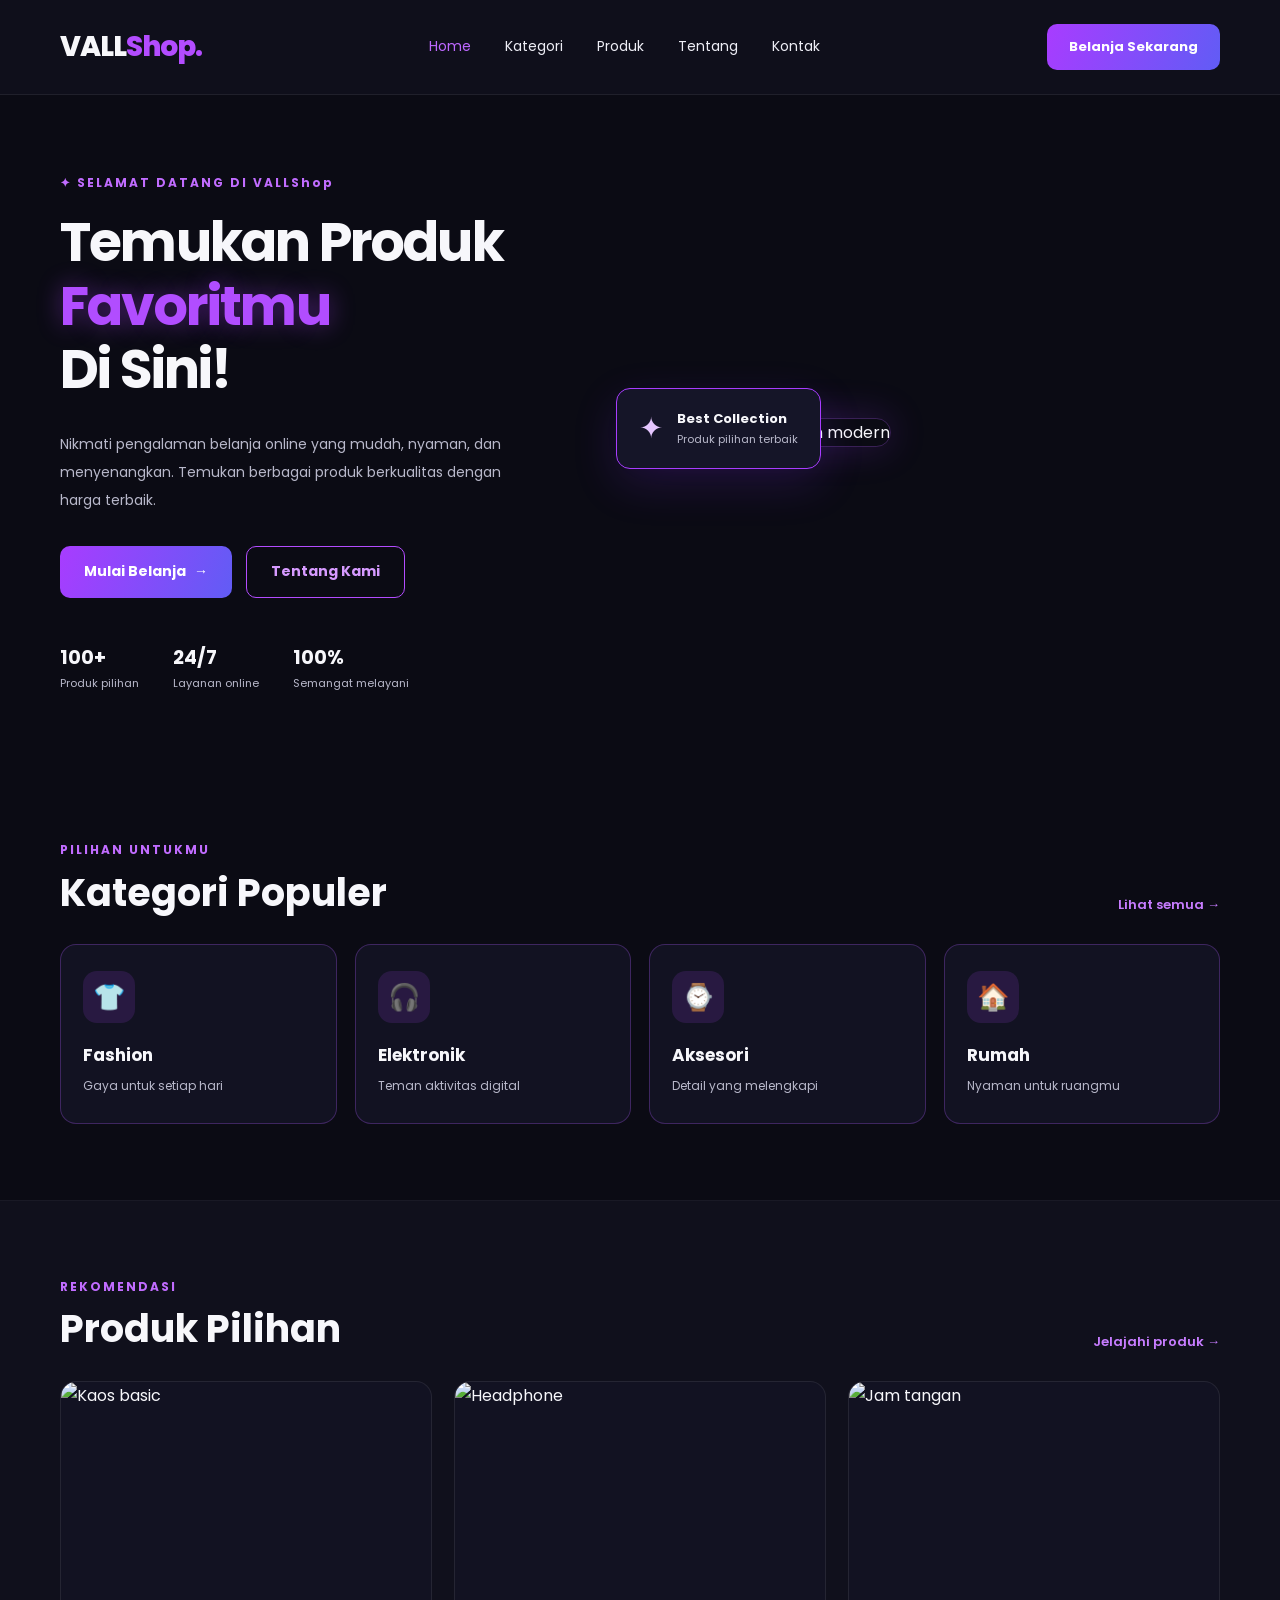
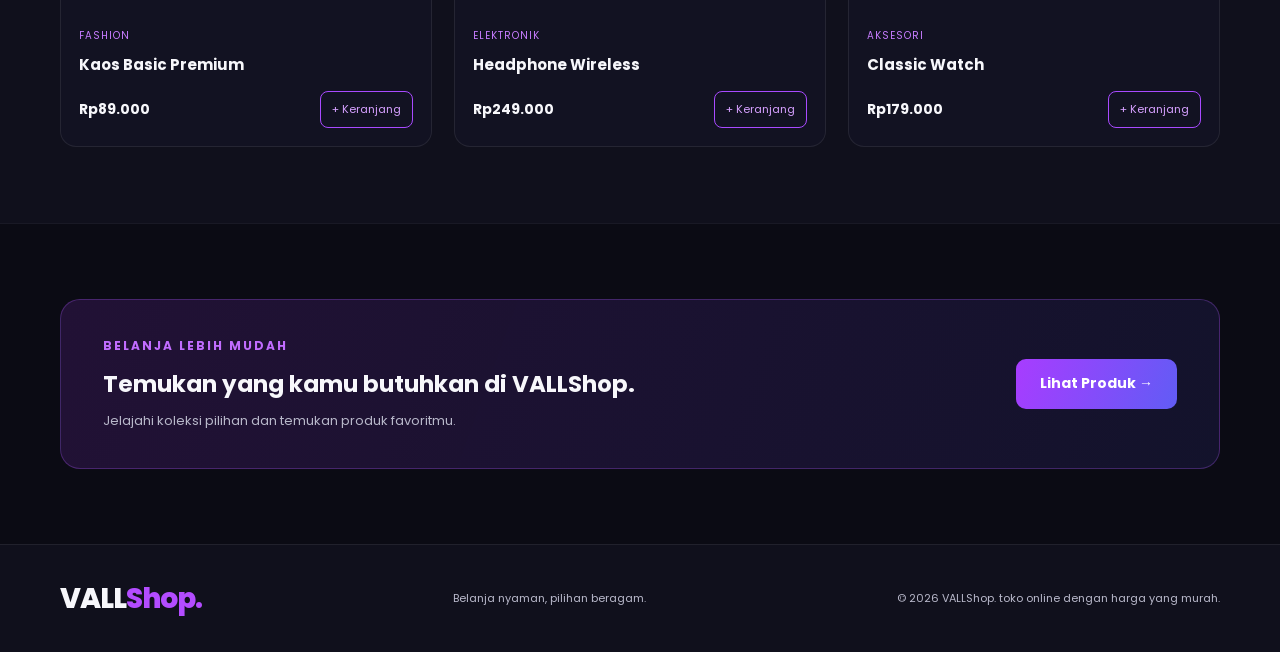
==== commit 42e7162b: "Update index.html" ====
--- a/index.html
+++ b/index.html
@@ -61,7 +61,7 @@
 
     <section class="promo container"><div><p class="eyebrow">BELANJA LEBIH MUDAH</p><h2>Temukan yang kamu butuhkan di VALLShop.</h2><p>Jelajahi koleksi pilihan dan temukan produk favoritmu.</p></div><a class="button" href="produk.html">Lihat Produk →</a></section>
   </main>
-  <footer class="footer"><div class="container footer-inner"><a class="logo" href="index.html">VALL<span>Shop.</span></a><p>Belanja nyaman, pilihan beragam.</p><small>© <span data-year></span> VALLShop. Dibuat untuk proyek pembelajaran.</small></div></footer>
+  <footer class="footer"><div class="container footer-inner"><a class="logo" href="index.html">VALL<span>Shop.</span></a><p>Belanja nyaman, pilihan beragam.</p><small>© <span data-year></span> VALLShop. toko online dengan harga yang murah.</small></div></footer>
   <div class="toast" role="status" aria-live="polite"></div>
 </body>
-</html>+</html>
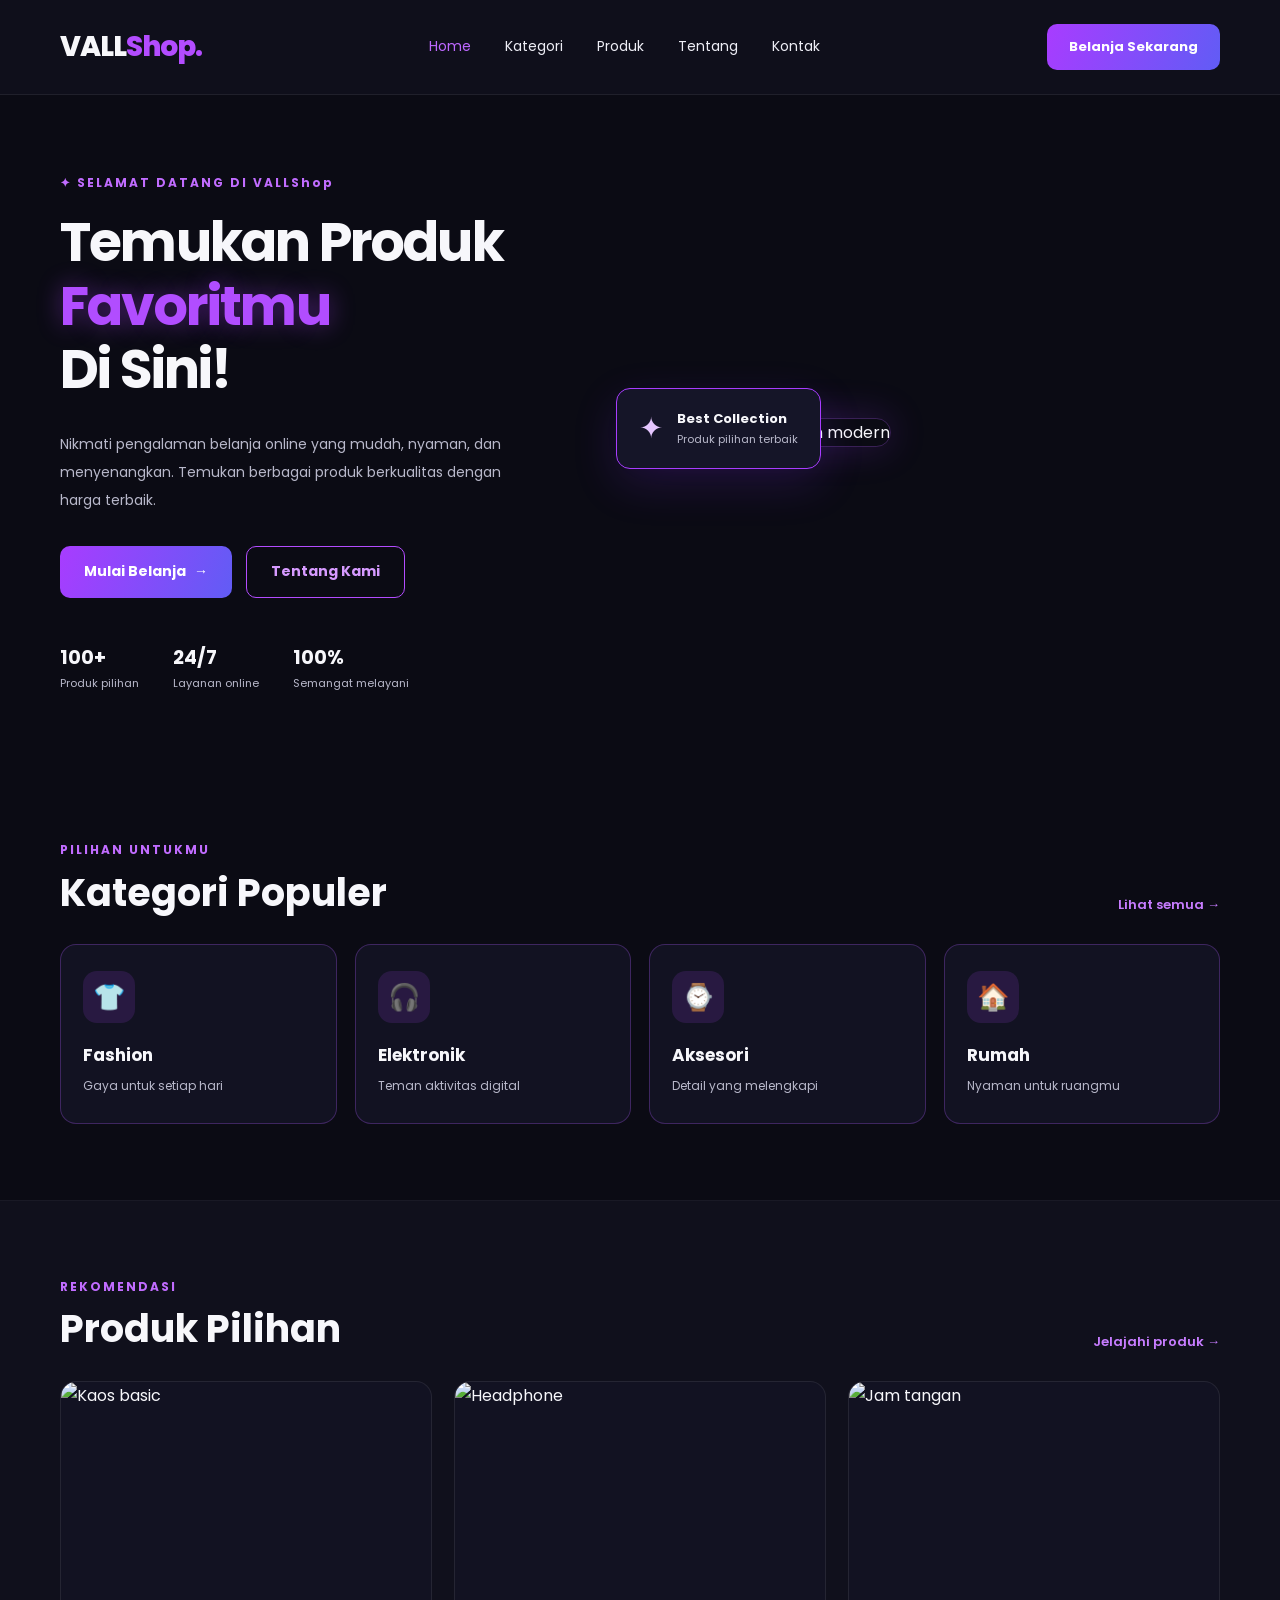
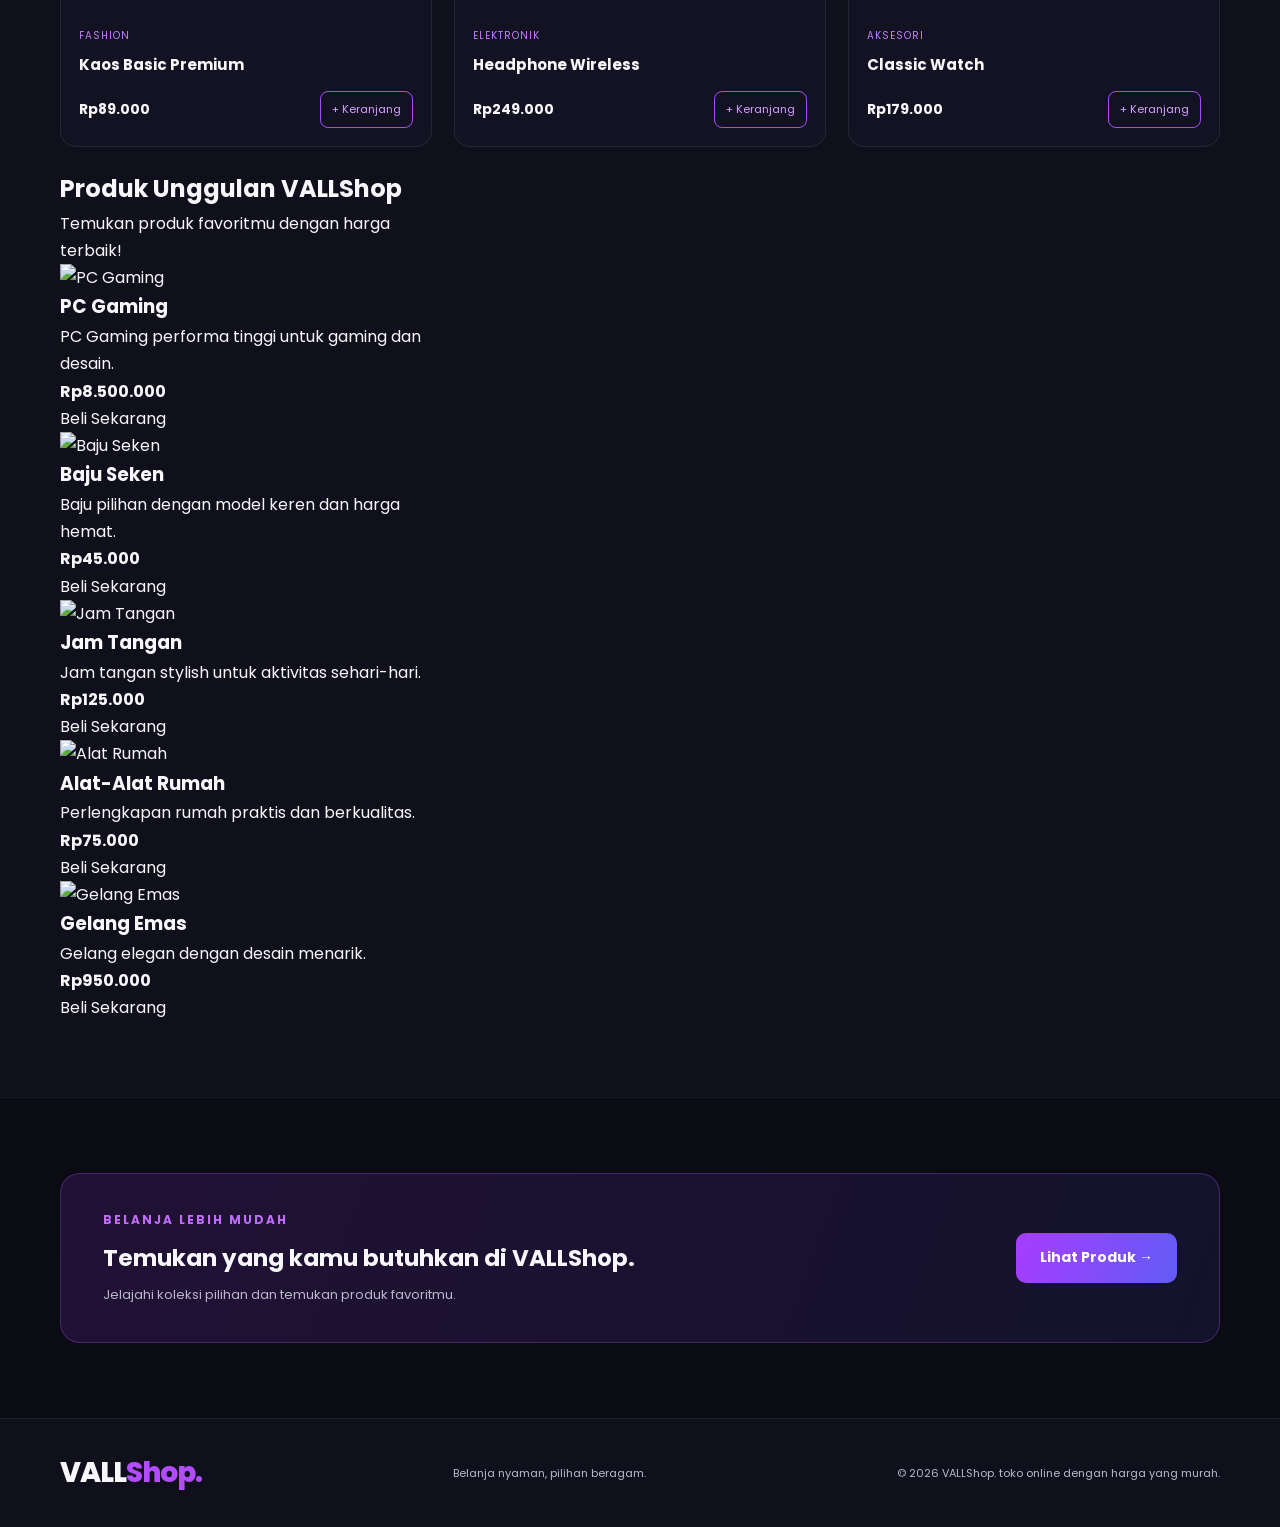
==== commit 94ba51f7: "Update index.html" ====
--- a/index.html
+++ b/index.html
@@ -55,6 +55,61 @@
           <article class="product-card"><img src="https://images.unsplash.com/photo-1521572163474-6864f9cf17ab?auto=format&fit=crop&w=700&q=80" alt="Kaos basic"><div class="product-info"><span class="product-tag">Fashion</span><h3>Kaos Basic Premium</h3><div class="product-bottom"><strong>Rp89.000</strong><button class="add-cart" data-product="Kaos Basic Premium">+ Keranjang</button></div></div></article>
           <article class="product-card"><img src="https://images.unsplash.com/photo-1505740420928-5e560c06d30e?auto=format&fit=crop&w=700&q=80" alt="Headphone"><div class="product-info"><span class="product-tag">Elektronik</span><h3>Headphone Wireless</h3><div class="product-bottom"><strong>Rp249.000</strong><button class="add-cart" data-product="Headphone Wireless">+ Keranjang</button></div></div></article>
           <article class="product-card"><img src="https://images.unsplash.com/photo-1523275335684-37898b6baf30?auto=format&fit=crop&w=700&q=80" alt="Jam tangan"><div class="product-info"><span class="product-tag">Aksesori</span><h3>Classic Watch</h3><div class="product-bottom"><strong>Rp179.000</strong><button class="add-cart" data-product="Classic Watch">+ Keranjang</button></div></div></article>
+      
+<section class="produk-section" id="produk">
+    <h2>Produk Unggulan VALLShop</h2>
+    <p class="subtitle">Temukan produk favoritmu dengan harga terbaik!</p>
+
+    <div class="produk-container">
+
+        <!-- Produk 1 -->
+        <div class="produk-card">
+            <img src="https://placehold.co/400x300?text=PC+Gaming" alt="PC Gaming">
+            <h3>PC Gaming</h3>
+            <p>PC Gaming performa tinggi untuk gaming dan desain.</p>
+            <h4>Rp8.500.000</h4>
+            <a href="https://wa.me/6281234567890?text=Saya%20ingin%20membeli%20PC%20Gaming" class="btn-beli">Beli Sekarang</a>
+        </div>
+
+        <!-- Produk 2 -->
+        <div class="produk-card">
+            <img src="https://placehold.co/400x300?text=Baju+Seken" alt="Baju Seken">
+            <h3>Baju Seken</h3>
+            <p>Baju pilihan dengan model keren dan harga hemat.</p>
+            <h4>Rp45.000</h4>
+            <a href="https://wa.me/6281234567890?text=Saya%20ingin%20membeli%20Baju%20Seken" class="btn-beli">Beli Sekarang</a>
+        </div>
+
+        <!-- Produk 3 -->
+        <div class="produk-card">
+            <img src="https://placehold.co/400x300?text=Jam+Tangan" alt="Jam Tangan">
+            <h3>Jam Tangan</h3>
+            <p>Jam tangan stylish untuk aktivitas sehari-hari.</p>
+            <h4>Rp125.000</h4>
+            <a href="https://wa.me/6281234567890?text=Saya%20ingin%20membeli%20Jam%20Tangan" class="btn-beli">Beli Sekarang</a>
+        </div>
+
+        <!-- Produk 4 -->
+        <div class="produk-card">
+            <img src="https://placehold.co/400x300?text=Alat+Rumah" alt="Alat Rumah">
+            <h3>Alat-Alat Rumah</h3>
+            <p>Perlengkapan rumah praktis dan berkualitas.</p>
+            <h4>Rp75.000</h4>
+            <a href="https://wa.me/6281234567890?text=Saya%20ingin%20membeli%20Alat%20Rumah" class="btn-beli">Beli Sekarang</a>
+        </div>
+
+        <!-- Produk 5 -->
+        <div class="produk-card">
+            <img src="https://placehold.co/400x300?text=Gelang+Emas" alt="Gelang Emas">
+            <h3>Gelang Emas</h3>
+            <p>Gelang elegan dengan desain menarik.</p>
+            <h4>Rp950.000</h4>
+            <a href="https://wa.me/6281234567890?text=Saya%20ingin%20membeli%20Gelang%20Emas" class="btn-beli">Beli Sekarang</a>
+        </div>
+
+    </div>
+</section>
+   
         </div>
       </div>
     </section>
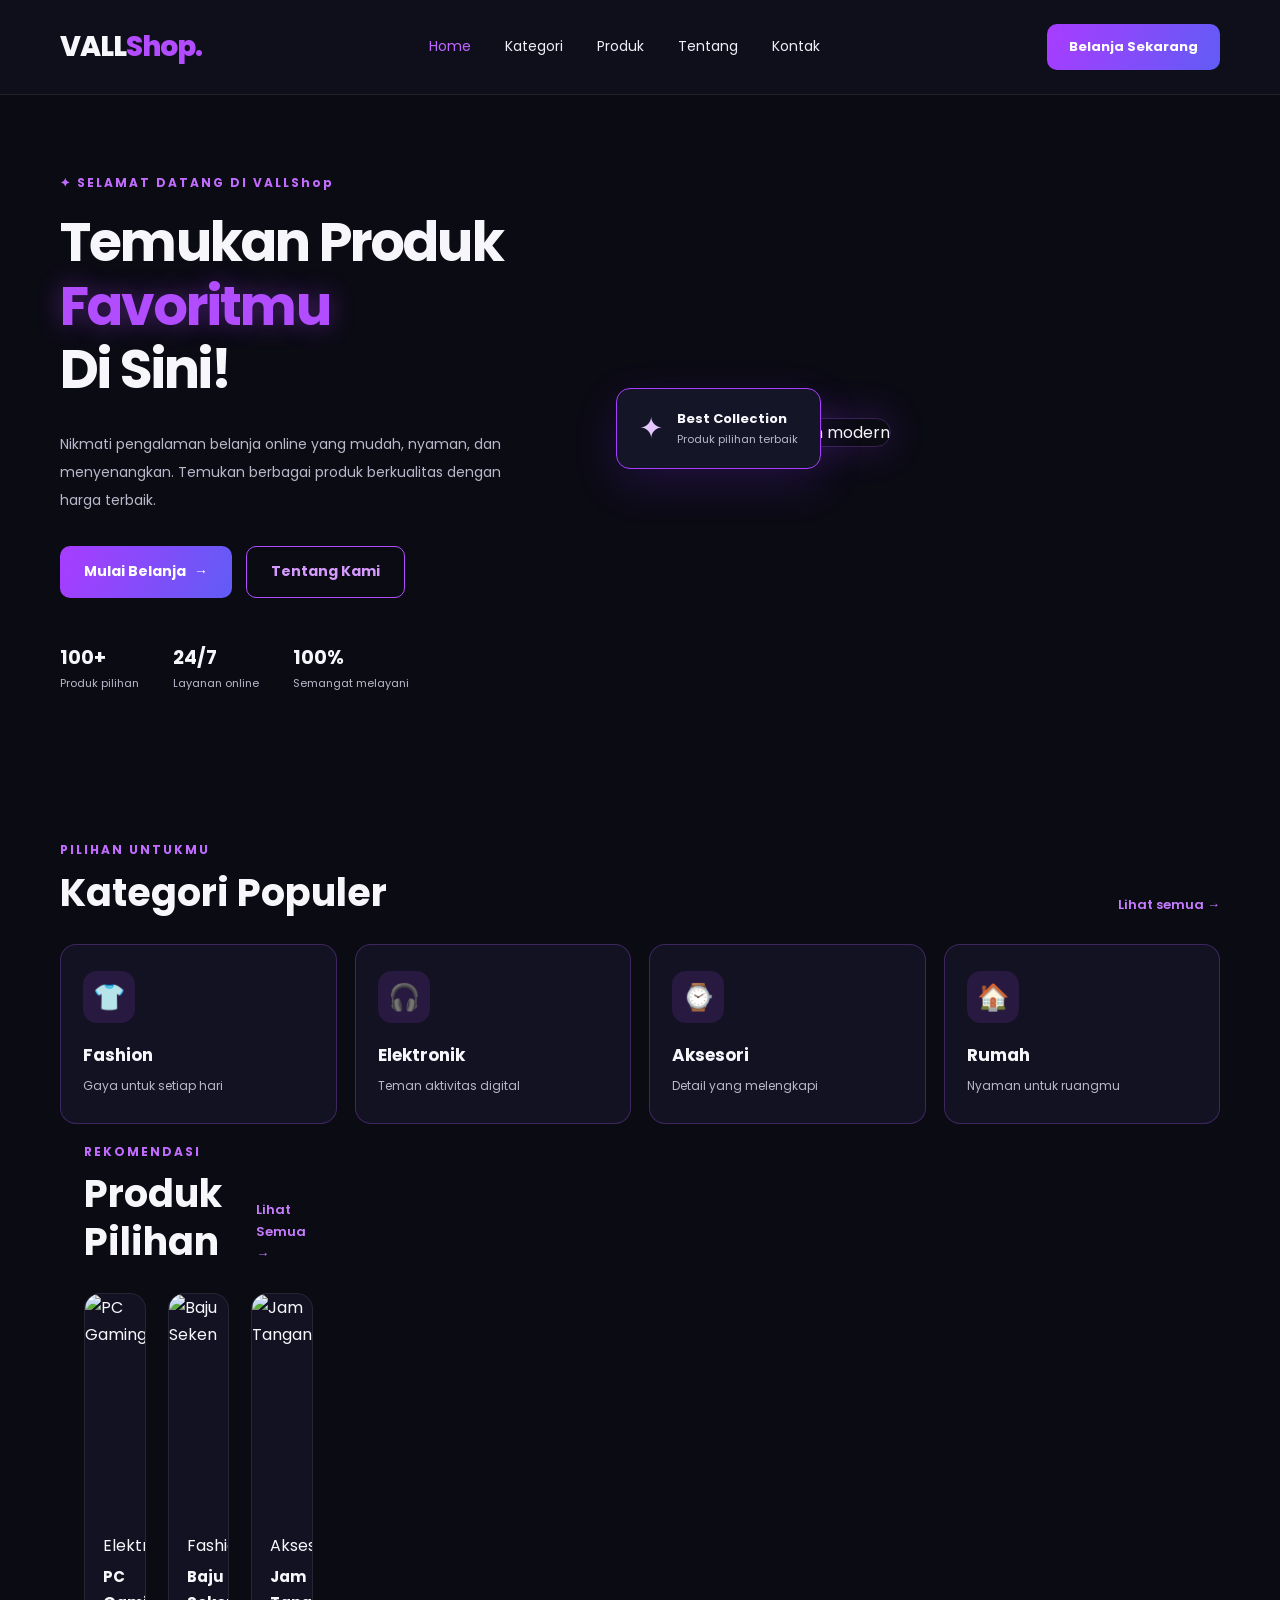
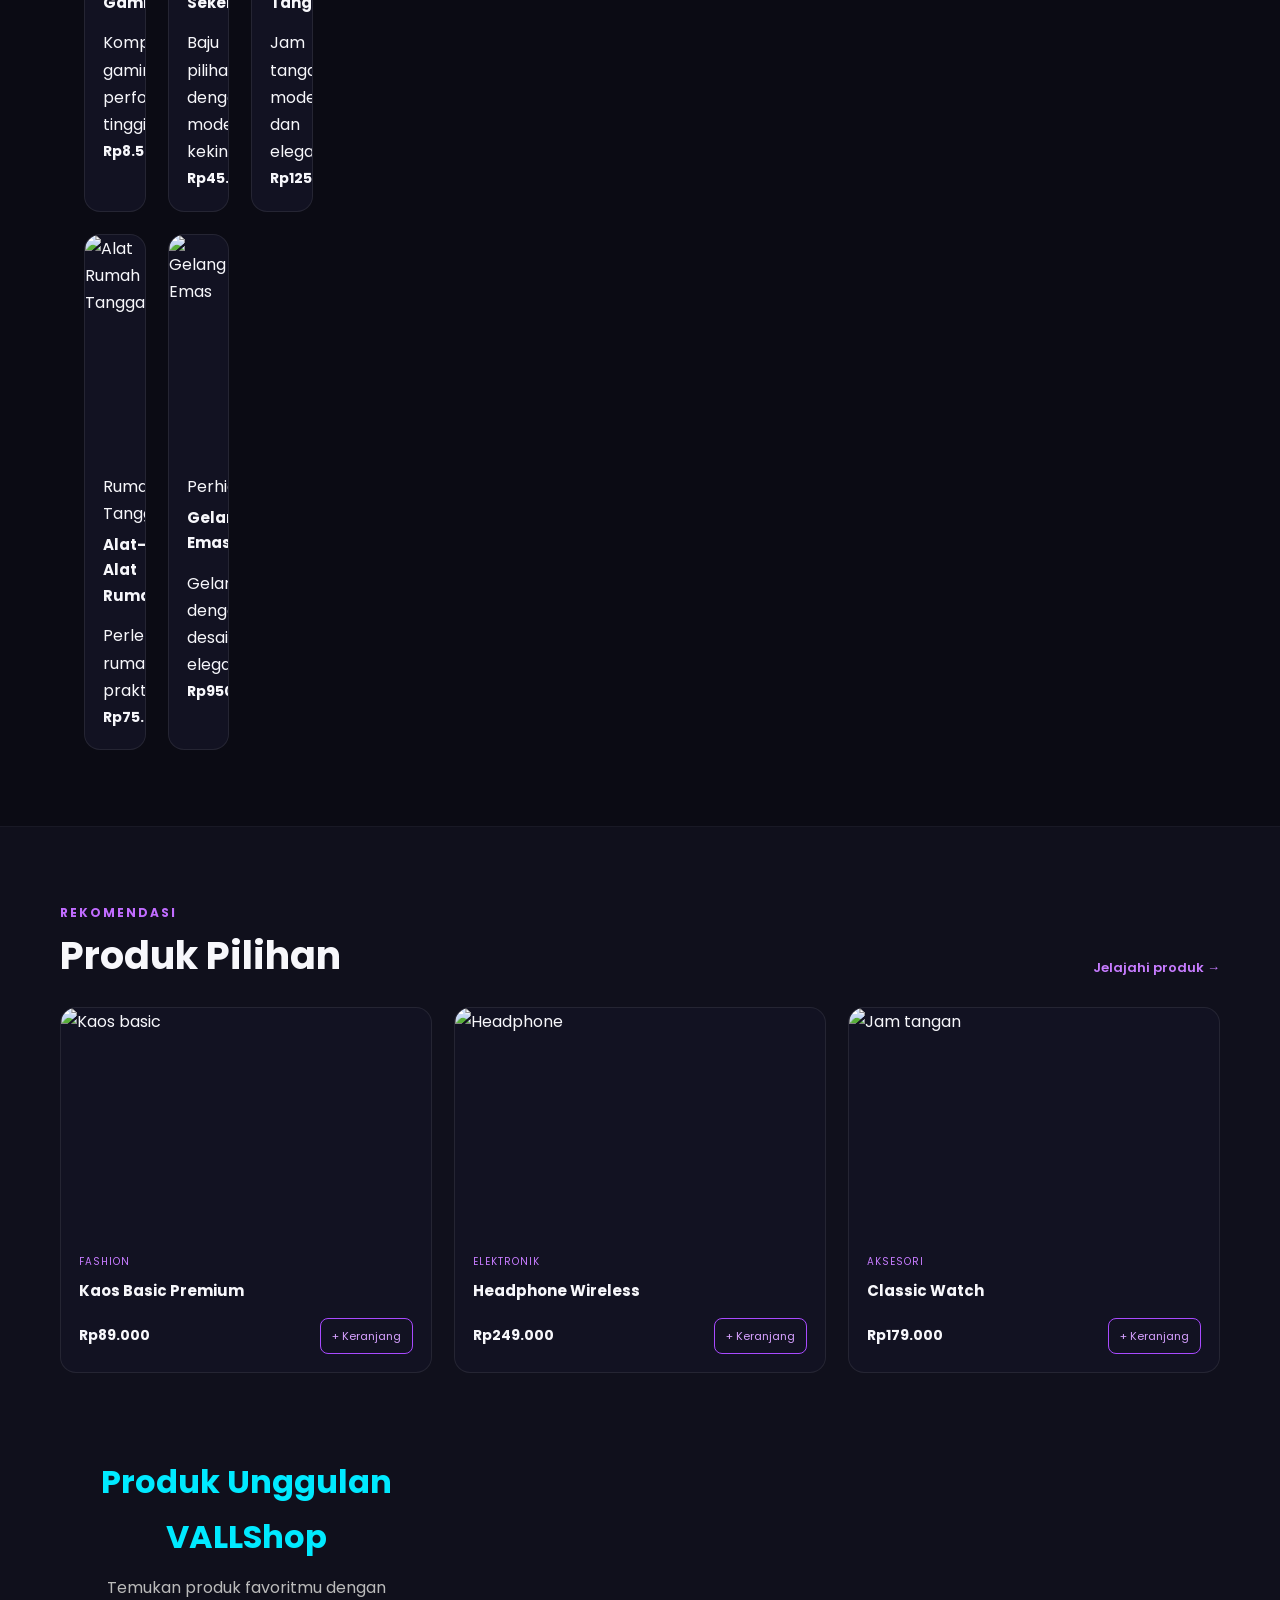
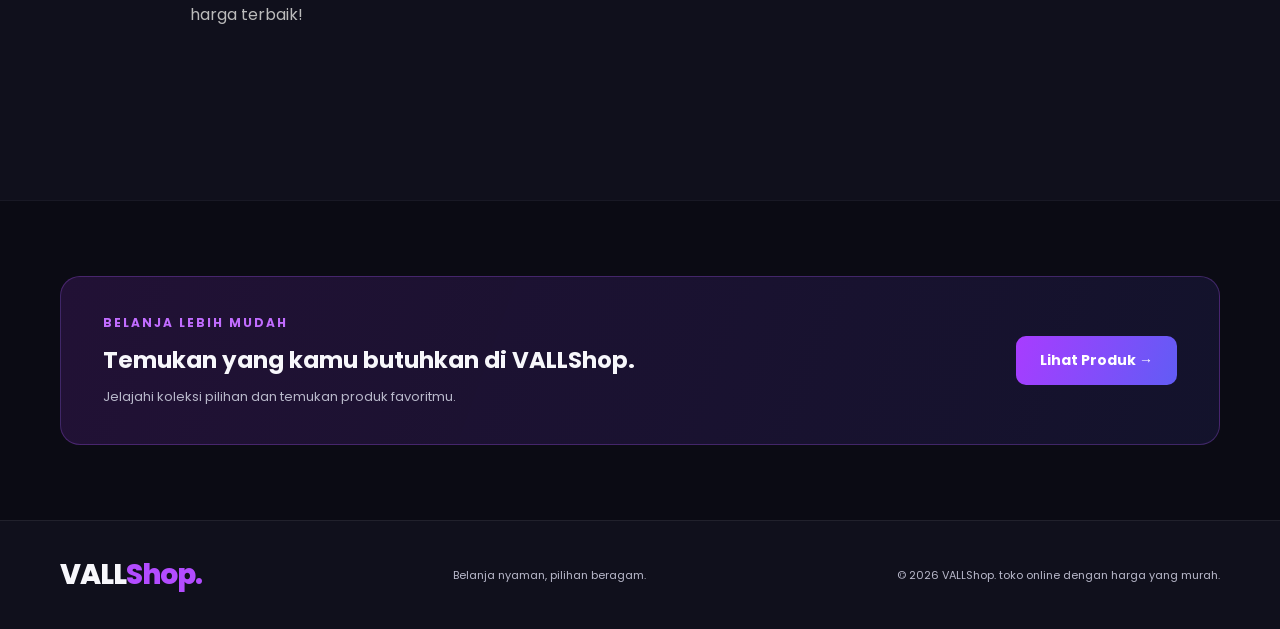
==== commit 67bbb56f: "Update index.html" ====
--- a/index.html
+++ b/index.html
@@ -45,7 +45,95 @@
         <a class="category-card" href="kategori.html#elektronik"><span class="category-icon">🎧</span><h3>Elektronik</h3><p>Teman aktivitas digital</p></a>
         <a class="category-card" href="kategori.html#aksesoris"><span class="category-icon">⌚</span><h3>Aksesori</h3><p>Detail yang melengkapi</p></a>
         <a class="category-card" href="kategori.html#rumah"><span class="category-icon">🏠</span><h3>Rumah</h3><p>Nyaman untuk ruangmu</p></a>
-      </div>
+     
+<section class="products-section" id="produk">
+    <div class="container">
+
+        <div class="section-heading">
+            <div>
+                <p class="eyebrow">REKOMENDASI</p>
+                <h2>Produk Pilihan</h2>
+            </div>
+            <a class="text-link" href="#produk">Lihat Semua →</a>
+        </div>
+
+        <div class="product-grid">
+
+            <!-- PRODUK 1 -->
+            <article class="product-card">
+                <img src="https://images.unsplash.com/photo-1593640408182-31c70c8268f5?auto=format&fit=crop&w=600&q=80" alt="PC Gaming">
+                <div class="product-info">
+                    <span class="category">Elektronik</span>
+                    <h3>PC Gaming</h3>
+                    <p>Komputer gaming performa tinggi.</p>
+                    <div class="product-bottom">
+                        <strong>Rp8.500.000</strong>
+                        <a href="https://wa.me/6281234567890?text=Saya%20ingin%20membeli%20PC%20Gaming">Beli</a>
+                    </div>
+                </div>
+            </article>
+
+            <!-- PRODUK 2 -->
+            <article class="product-card">
+                <img src="https://images.unsplash.com/photo-1521572163474-6864f9cf17ab?auto=format&fit=crop&w=600&q=80" alt="Baju Seken">
+                <div class="product-info">
+                    <span class="category">Fashion</span>
+                    <h3>Baju Seken</h3>
+                    <p>Baju pilihan dengan model kekinian.</p>
+                    <div class="product-bottom">
+                        <strong>Rp45.000</strong>
+                        <a href="https://wa.me/6281234567890?text=Saya%20ingin%20membeli%20Baju%20Seken">Beli</a>
+                    </div>
+                </div>
+            </article>
+
+            <!-- PRODUK 3 -->
+            <article class="product-card">
+                <img src="https://images.unsplash.com/photo-1523275335684-37898b6baf30?auto=format&fit=crop&w=600&q=80" alt="Jam Tangan">
+                <div class="product-info">
+                    <span class="category">Aksesoris</span>
+                    <h3>Jam Tangan</h3>
+                    <p>Jam tangan modern dan elegan.</p>
+                    <div class="product-bottom">
+                        <strong>Rp125.000</strong>
+                        <a href="https://wa.me/6281234567890?text=Saya%20ingin%20membeli%20Jam%20Tangan">Beli</a>
+                    </div>
+                </div>
+            </article>
+
+            <!-- PRODUK 4 -->
+            <article class="product-card">
+                <img src="https://images.unsplash.com/photo-1556911220-bff31c812dba?auto=format&fit=crop&w=600&q=80" alt="Alat Rumah Tangga">
+                <div class="product-info">
+                    <span class="category">Rumah Tangga</span>
+                    <h3>Alat-Alat Rumah</h3>
+                    <p>Perlengkapan rumah praktis.</p>
+                    <div class="product-bottom">
+                        <strong>Rp75.000</strong>
+                        <a href="https://wa.me/6281234567890?text=Saya%20ingin%20membeli%20Alat%20Rumah">Beli</a>
+                    </div>
+                </div>
+            </article>
+
+            <!-- PRODUK 5 -->
+            <article class="product-card">
+                <img src="https://images.unsplash.com/photo-1611652022419-a9419f74343d?auto=format&fit=crop&w=600&q=80" alt="Gelang Emas">
+                <div class="product-info">
+                    <span class="category">Perhiasan</span>
+                    <h3>Gelang Emas</h3>
+                    <p>Gelang dengan desain elegan.</p>
+                    <div class="product-bottom">
+                        <strong>Rp950.000</strong>
+                        <a href="https://wa.me/6281234567890?text=Saya%20ingin%20membeli%20Gelang%20Emas">Beli</a>
+                    </div>
+                </div>
+            </article>
+
+        </div>
+    </div>
+</section>
+
+    </div>
     </section>
 
     <section class="section section-soft">
@@ -62,50 +150,7 @@
 
     <div class="produk-container">
 
-        <!-- Produk 1 -->
-        <div class="produk-card">
-            <img src="https://placehold.co/400x300?text=PC+Gaming" alt="PC Gaming">
-            <h3>PC Gaming</h3>
-            <p>PC Gaming performa tinggi untuk gaming dan desain.</p>
-            <h4>Rp8.500.000</h4>
-            <a href="https://wa.me/6281234567890?text=Saya%20ingin%20membeli%20PC%20Gaming" class="btn-beli">Beli Sekarang</a>
-        </div>
-
-        <!-- Produk 2 -->
-        <div class="produk-card">
-            <img src="https://placehold.co/400x300?text=Baju+Seken" alt="Baju Seken">
-            <h3>Baju Seken</h3>
-            <p>Baju pilihan dengan model keren dan harga hemat.</p>
-            <h4>Rp45.000</h4>
-            <a href="https://wa.me/6281234567890?text=Saya%20ingin%20membeli%20Baju%20Seken" class="btn-beli">Beli Sekarang</a>
-        </div>
-
-        <!-- Produk 3 -->
-        <div class="produk-card">
-            <img src="https://placehold.co/400x300?text=Jam+Tangan" alt="Jam Tangan">
-            <h3>Jam Tangan</h3>
-            <p>Jam tangan stylish untuk aktivitas sehari-hari.</p>
-            <h4>Rp125.000</h4>
-            <a href="https://wa.me/6281234567890?text=Saya%20ingin%20membeli%20Jam%20Tangan" class="btn-beli">Beli Sekarang</a>
-        </div>
-
-        <!-- Produk 4 -->
-        <div class="produk-card">
-            <img src="https://placehold.co/400x300?text=Alat+Rumah" alt="Alat Rumah">
-            <h3>Alat-Alat Rumah</h3>
-            <p>Perlengkapan rumah praktis dan berkualitas.</p>
-            <h4>Rp75.000</h4>
-            <a href="https://wa.me/6281234567890?text=Saya%20ingin%20membeli%20Alat%20Rumah" class="btn-beli">Beli Sekarang</a>
-        </div>
-
-        <!-- Produk 5 -->
-        <div class="produk-card">
-            <img src="https://placehold.co/400x300?text=Gelang+Emas" alt="Gelang Emas">
-            <h3>Gelang Emas</h3>
-            <p>Gelang elegan dengan desain menarik.</p>
-            <h4>Rp950.000</h4>
-            <a href="https://wa.me/6281234567890?text=Saya%20ingin%20membeli%20Gelang%20Emas" class="btn-beli">Beli Sekarang</a>
-        </div>
+    </div>
 
     </div>
 </section>
--- a/style.css
+++ b/style.css
@@ -1,4 +1,87 @@
 /* VALLShop - gaya utama */
+
+.produk-section {
+    padding: 60px 7%;
+    background: #10101c;
+    color: white;
+    text-align: center;
+}
+
+.produk-section h2 {
+    font-size: 32px;
+    color: #00eaff;
+    margin-bottom: 10px;
+}
+
+.subtitle {
+    color: #bbb;
+    margin-bottom: 35px;
+}
+
+.produk-container {
+    display: grid;
+    grid-template-columns: repeat(auto-fit, minmax(220px, 1fr));
+    gap: 25px;
+}
+
+.produk-card {
+    background: #1c1c30;
+    padding: 18px;
+    border-radius: 15px;
+    transition: 0.3s;
+    border: 1px solid #333;
+}
+
+.produk-card:hover {
+    transform: translateY(-8px);
+    border-color: #00eaff;
+    box-shadow: 0 5px 20px #00eaff33;
+}
+
+.produk-card img {
+    width: 100%;
+    height: 190px;
+    object-fit: cover;
+    border-radius: 10px;
+}
+
+.produk-card h3 {
+    color: #00eaff;
+    margin: 15px 0 8px;
+}
+
+.produk-card p {
+    color: #ccc;
+    font-size: 14px;
+    min-height: 40px;
+}
+
+.produk-card h4 {
+    color: #00ff99;
+    font-size: 20px;
+}
+
+.btn-beli {
+    display: inline-block;
+    background: #00eaff;
+    color: #10101c;
+    padding: 12px 20px;
+    border-radius: 8px;
+    text-decoration: none;
+    font-weight: bold;
+    margin-top: 10px;
+}
+
+.btn-beli:hover {
+    background: #00ff99;
+}
+
+@media (max-width: 600px) {
+    .produk-section h2 {
+        font-size: 24px;
+    }
+}
+
 :root{--bg:#0b0b14;--panel:#121222;--panel2:#17172a;--text:#f7f7fb;--muted:#b8b8ca;--purple:#a83cff;--blue:#615cf5;--border:rgba(177,92,255,.28);--shadow:0 15px 45px rgba(137,52,255,.16)}
 *{box-sizing:border-box;margin:0;padding:0}
 html{scroll-behavior:smooth}
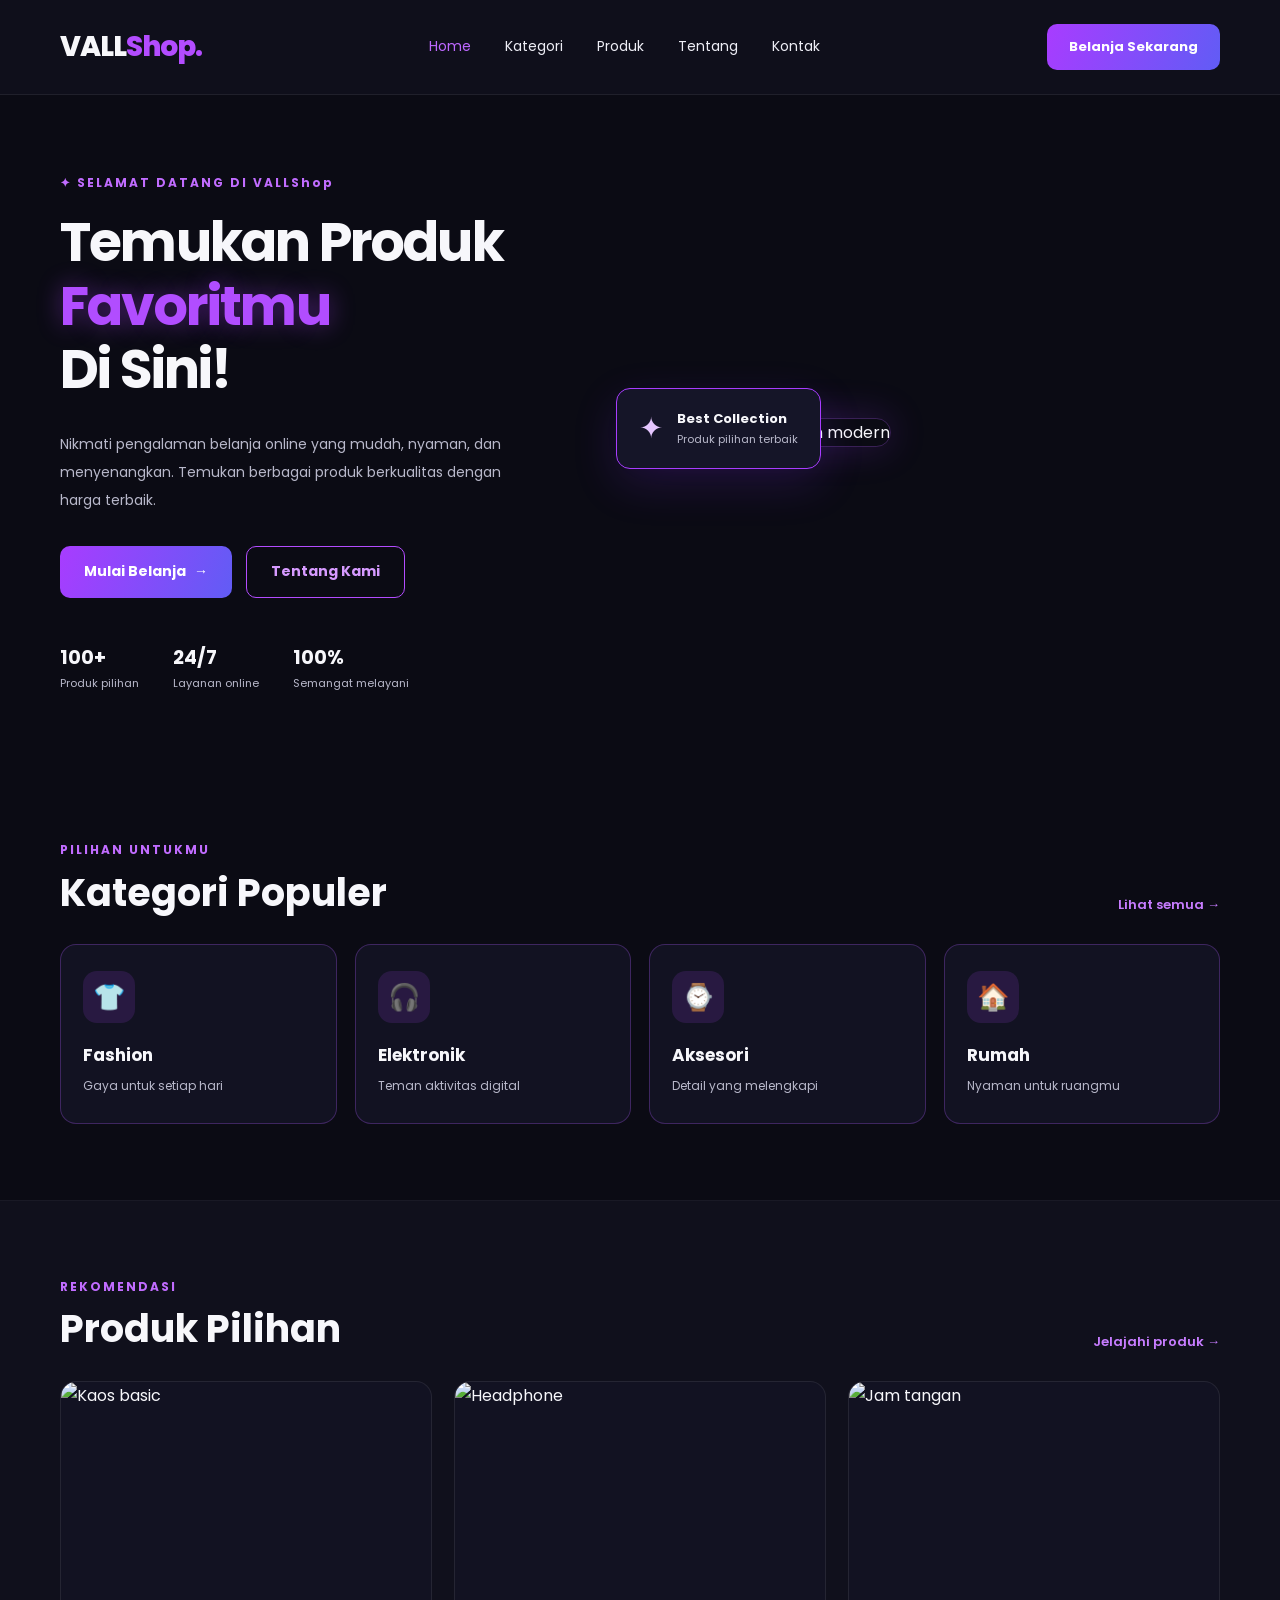
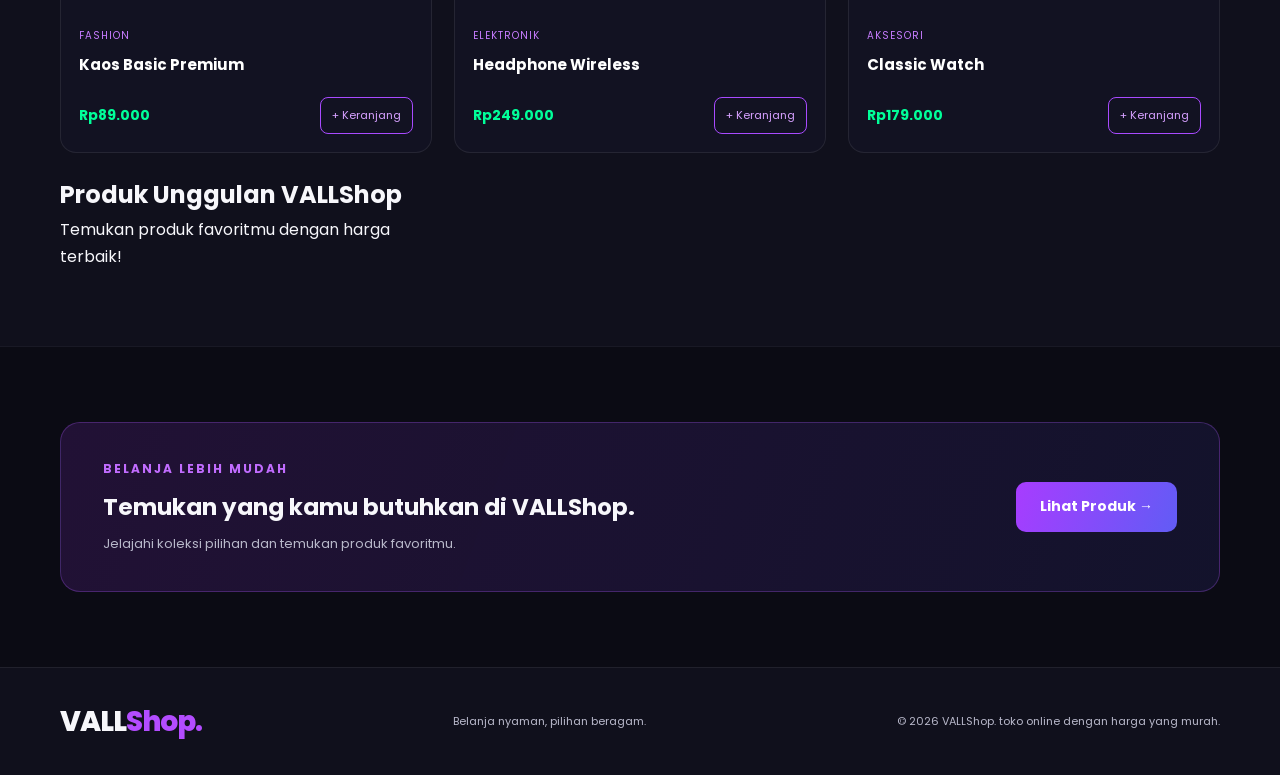
==== commit c86326e3: "Update index.html" ====
--- a/index.html
+++ b/index.html
@@ -45,93 +45,6 @@
         <a class="category-card" href="kategori.html#elektronik"><span class="category-icon">🎧</span><h3>Elektronik</h3><p>Teman aktivitas digital</p></a>
         <a class="category-card" href="kategori.html#aksesoris"><span class="category-icon">⌚</span><h3>Aksesori</h3><p>Detail yang melengkapi</p></a>
         <a class="category-card" href="kategori.html#rumah"><span class="category-icon">🏠</span><h3>Rumah</h3><p>Nyaman untuk ruangmu</p></a>
-     
-<section class="products-section" id="produk">
-    <div class="container">
-
-        <div class="section-heading">
-            <div>
-                <p class="eyebrow">REKOMENDASI</p>
-                <h2>Produk Pilihan</h2>
-            </div>
-            <a class="text-link" href="#produk">Lihat Semua →</a>
-        </div>
-
-        <div class="product-grid">
-
-            <!-- PRODUK 1 -->
-            <article class="product-card">
-                <img src="https://images.unsplash.com/photo-1593640408182-31c70c8268f5?auto=format&fit=crop&w=600&q=80" alt="PC Gaming">
-                <div class="product-info">
-                    <span class="category">Elektronik</span>
-                    <h3>PC Gaming</h3>
-                    <p>Komputer gaming performa tinggi.</p>
-                    <div class="product-bottom">
-                        <strong>Rp8.500.000</strong>
-                        <a href="https://wa.me/6281234567890?text=Saya%20ingin%20membeli%20PC%20Gaming">Beli</a>
-                    </div>
-                </div>
-            </article>
-
-            <!-- PRODUK 2 -->
-            <article class="product-card">
-                <img src="https://images.unsplash.com/photo-1521572163474-6864f9cf17ab?auto=format&fit=crop&w=600&q=80" alt="Baju Seken">
-                <div class="product-info">
-                    <span class="category">Fashion</span>
-                    <h3>Baju Seken</h3>
-                    <p>Baju pilihan dengan model kekinian.</p>
-                    <div class="product-bottom">
-                        <strong>Rp45.000</strong>
-                        <a href="https://wa.me/6281234567890?text=Saya%20ingin%20membeli%20Baju%20Seken">Beli</a>
-                    </div>
-                </div>
-            </article>
-
-            <!-- PRODUK 3 -->
-            <article class="product-card">
-                <img src="https://images.unsplash.com/photo-1523275335684-37898b6baf30?auto=format&fit=crop&w=600&q=80" alt="Jam Tangan">
-                <div class="product-info">
-                    <span class="category">Aksesoris</span>
-                    <h3>Jam Tangan</h3>
-                    <p>Jam tangan modern dan elegan.</p>
-                    <div class="product-bottom">
-                        <strong>Rp125.000</strong>
-                        <a href="https://wa.me/6281234567890?text=Saya%20ingin%20membeli%20Jam%20Tangan">Beli</a>
-                    </div>
-                </div>
-            </article>
-
-            <!-- PRODUK 4 -->
-            <article class="product-card">
-                <img src="https://images.unsplash.com/photo-1556911220-bff31c812dba?auto=format&fit=crop&w=600&q=80" alt="Alat Rumah Tangga">
-                <div class="product-info">
-                    <span class="category">Rumah Tangga</span>
-                    <h3>Alat-Alat Rumah</h3>
-                    <p>Perlengkapan rumah praktis.</p>
-                    <div class="product-bottom">
-                        <strong>Rp75.000</strong>
-                        <a href="https://wa.me/6281234567890?text=Saya%20ingin%20membeli%20Alat%20Rumah">Beli</a>
-                    </div>
-                </div>
-            </article>
-
-            <!-- PRODUK 5 -->
-            <article class="product-card">
-                <img src="https://images.unsplash.com/photo-1611652022419-a9419f74343d?auto=format&fit=crop&w=600&q=80" alt="Gelang Emas">
-                <div class="product-info">
-                    <span class="category">Perhiasan</span>
-                    <h3>Gelang Emas</h3>
-                    <p>Gelang dengan desain elegan.</p>
-                    <div class="product-bottom">
-                        <strong>Rp950.000</strong>
-                        <a href="https://wa.me/6281234567890?text=Saya%20ingin%20membeli%20Gelang%20Emas">Beli</a>
-                    </div>
-                </div>
-            </article>
-
-        </div>
-    </div>
-</section>
 
     </div>
     </section>
--- a/style.css
+++ b/style.css
@@ -1,84 +1,118 @@
 /* VALLShop - gaya utama */
 
-.produk-section {
-    padding: 60px 7%;
-    background: #10101c;
-    color: white;
-    text-align: center;
+/* PRODUK VALLSHOP */
+
+.products-section {
+    padding: 60px 0;
 }
 
-.produk-section h2 {
-    font-size: 32px;
-    color: #00eaff;
-    margin-bottom: 10px;
+.container {
+    width: 90%;
+    max-width: 1200px;
+    margin: auto;
 }
 
-.subtitle {
-    color: #bbb;
-    margin-bottom: 35px;
+.section-heading {
+    display: flex;
+    justify-content: space-between;
+    align-items: center;
+    margin-bottom: 30px;
 }
 
-.produk-container {
+.eyebrow {
+    color: #00d9ff;
+    font-size: 13px;
+    font-weight: bold;
+    letter-spacing: 2px;
+}
+
+.section-heading h2 {
+    font-size: 30px;
+    margin-top: 5px;
+}
+
+.text-link {
+    color: #00d9ff;
+    text-decoration: none;
+}
+
+.product-grid {
     display: grid;
-    grid-template-columns: repeat(auto-fit, minmax(220px, 1fr));
+    grid-template-columns: repeat(3, 1fr);
     gap: 25px;
 }
 
-.produk-card {
-    background: #1c1c30;
-    padding: 18px;
+.product-card {
+    background: #1c1c2b;
     border-radius: 15px;
+    overflow: hidden;
     transition: 0.3s;
     border: 1px solid #333;
 }
 
-.produk-card:hover {
-    transform: translateY(-8px);
-    border-color: #00eaff;
-    box-shadow: 0 5px 20px #00eaff33;
+.product-card:hover {
+    transform: translateY(-7px);
+    border-color: #00d9ff;
 }
 
-.produk-card img {
+.product-card img {
     width: 100%;
-    height: 190px;
+    height: 210px;
     object-fit: cover;
-    border-radius: 10px;
 }
 
-.produk-card h3 {
-    color: #00eaff;
-    margin: 15px 0 8px;
+.product-info {
+    padding: 18px;
+    color: white;
 }
 
-.produk-card p {
-    color: #ccc;
-    font-size: 14px;
-    min-height: 40px;
+.category {
+    color: #00d9ff;
+    font-size: 12px;
 }
 
-.produk-card h4 {
-    color: #00ff99;
-    font-size: 20px;
+.product-info h3 {
+    margin: 10px 0;
 }
 
-.btn-beli {
-    display: inline-block;
-    background: #00eaff;
-    color: #10101c;
-    padding: 12px 20px;
-    border-radius: 8px;
-    text-decoration: none;
-    font-weight: bold;
-    margin-top: 10px;
+.product-info p {
+    color: #aaa;
+    font-size: 14px;
 }
 
-.btn-beli:hover {
-    background: #00ff99;
+.product-bottom {
+    display: flex;
+    justify-content: space-between;
+    align-items: center;
+    margin-top: 20px;
 }
 
-@media (max-width: 600px) {
-    .produk-section h2 {
-        font-size: 24px;
+.product-bottom strong {
+    color: #00ff99;
+}
+
+.product-bottom a {
+    background: #00d9ff;
+    color: #111;
+    text-decoration: none;
+    padding: 9px 18px;
+    border-radius: 7px;
+    font-weight: bold;
+}
+
+@media (max-width: 768px) {
+    .product-grid {
+        grid-template-columns: repeat(2, 1fr);
+    }
+}
+
+@media (max-width: 480px) {
+    .product-grid {
+        grid-template-columns: 1fr;
+    }
+
+    .section-heading h2 {
+        font-size: 23px;
     }
 }
 
